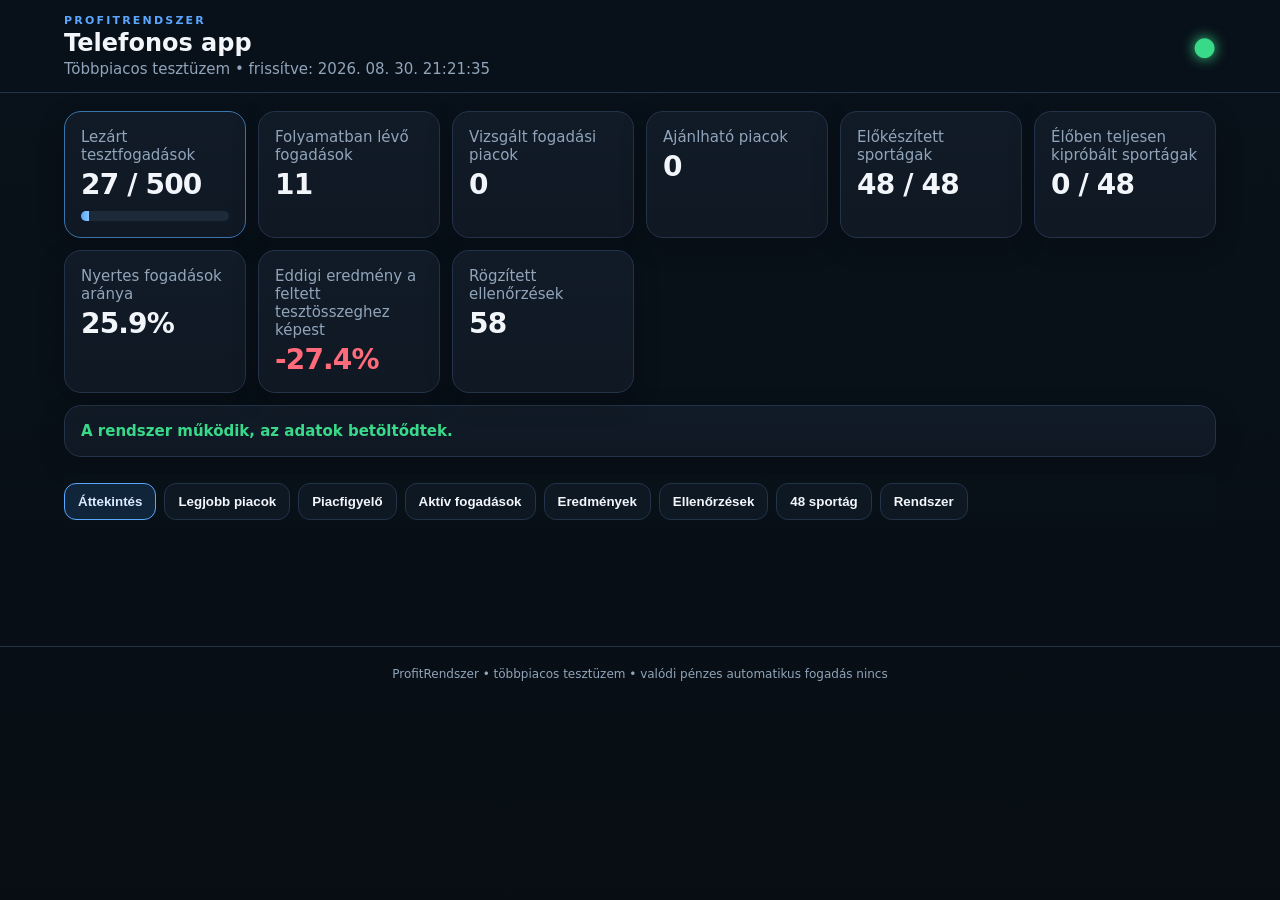
==== mobil.html @ c196c08c "Mobil műszerfal szinkronizálása a többpiacos felülettel" ====
<!doctype html>
<html lang="hu"><head><meta charset="utf-8"><meta name="viewport" content="width=device-width,initial-scale=1,viewport-fit=cover"><meta name="theme-color" content="#0b1017"><meta name="apple-mobile-web-app-capable" content="yes"><meta name="apple-mobile-web-app-status-bar-style" content="black-translucent"><meta name="apple-mobile-web-app-title" content="ProfitRendszer"><title>ProfitRendszer</title><link rel="manifest" href="manifest.webmanifest"><link rel="stylesheet" href="style.css?v=8"></head><body>
<header class="topbar"><div><div class="eyebrow">PROFITRENDSZER</div><h1>Telefonos app</h1><div class="muted">Többpiacos tesztüzem • <span id="frissites">adatok betöltése…</span></div></div><div id="rendszerjelzo" class="statusdot">●</div></header><main>
<section class="hero active" id="attekintes"><div class="grid stats"><div class="card accent"><div class="muted">Lezárt tesztfogadások</div><div class="value" id="minta">0 / 500</div><div class="bar"><i id="bar" style="width:0%"></i></div></div><div class="card"><div class="muted">Folyamatban lévő fogadások</div><div class="value" id="nyitott">0</div></div><div class="card"><div class="muted">Vizsgált fogadási piacok</div><div class="value" id="piacdb">–</div></div><div class="card"><div class="muted">Ajánlható piacok</div><div class="value" id="ajanlhatoDb">–</div></div><div class="card"><div class="muted">Előkészített sportágak</div><div class="value" id="sport48">48 / 48</div></div><div class="card"><div class="muted">Élőben teljesen kipróbált sportágak</div><div class="value" id="sportelo">2 / 48</div></div><div class="card"><div class="muted">Nyertes fogadások aránya</div><div class="value" id="talalat">–</div></div><div class="card"><div class="muted">Eddigi eredmény a feltett tesztösszeghez képest</div><div class="value" id="penz">–</div></div><div class="card"><div class="muted">Rögzített ellenőrzések</div><div class="value" id="meresdb">0</div></div></div><div class="card notice" id="foallapot">Adatok betöltése…</div></section>
<nav class="tabs"><button class="active" data-tab="attekintes">Áttekintés</button><button data-tab="ajanlasok">Legjobb piacok</button><button data-tab="piacok">Piacfigyelő</button><button data-tab="mai">Aktív fogadások</button><button data-tab="eredmeny">Eredmények</button><button data-tab="ido">Ellenőrzések</button><button data-tab="sportok">48 sportág</button><button data-tab="rendszer">Rendszer</button></nav>
<section id="ajanlasok"><div class="sectionhead"><h2>Legjobb fogadási lehetőségek</h2></div><div class="card"><p class="muted">A rendszer nem csak a győztes piacot vizsgálja: hendikep, gól/pont, szöglet, lap, játékos- és más fogadási formák egymással is versenyeznek.</p></div><div id="ajanlasKartyak" class="bets"></div></section>
<section id="piacok"><div class="sectionhead"><h2>Piacfigyelő</h2></div><div class="grid"><div class="card"><div class="muted">Összes vizsgált piac</div><div class="value" id="piacOsszes">–</div></div><div class="card"><div class="muted">Megfelelő adatú piac</div><div class="value" id="piacAdatos">–</div></div><div class="card"><div class="muted">Biztonsági okból kizárt</div><div class="value" id="piacKizart">–</div></div><div class="card"><div class="muted">Ajánlható</div><div class="value ok" id="piacAjanlhato">–</div></div></div><div class="card spaced"><h2>Fogadási formák</h2><div id="piacKategoriak"></div></div><div class="card spaced"><h2>Kizárások és figyelmeztetések</h2><div id="piacHibak"></div></div></section>
<section id="mai"><div class="sectionhead"><h2>Aktív tesztfogadások</h2></div><div id="kartyak" class="bets"></div></section>
<section id="eredmeny"><div class="grid"><div class="card"><div class="muted">Nyertes</div><div class="value ok" id="nyert">0</div></div><div class="card"><div class="muted">Vesztes</div><div class="value bad" id="vesztett">0</div></div><div class="card"><div class="muted">Lezárt</div><div class="value" id="lezart">0</div></div><div class="card"><div class="muted">Még szükséges az 500-hoz</div><div class="value" id="hatra">500</div></div></div><div class="card spaced"><h2>500 fogadásos próba</h2><p class="muted" id="validacio"></p></div><div class="card spaced"><h2>Lezárt tesztfogadások</h2><div id="lezartlista"></div></div></section>
<section id="ido"><div class="card"><h2>Ellenőrzések a kezdés előtt</h2><div class="timeline" id="timeline"></div><p class="muted mini" id="meresosszefoglalo"></p><div id="mereslista"></div></div></section>
<section id="sportok"><div class="card"><h2>48 sportág készültsége</h2><div id="sportosszefoglalo" class="grid"></div><div id="sportlista48"></div></div></section>
<section id="rendszer"><div class="grid"><div class="card"><h2>Rendszer állapota</h2><div class="value ok" id="statusz">BETÖLTÉS</div><p class="muted" id="megjegyzes"></p></div><div class="card"><h2>A próbában már szereplő sportágak</h2><div class="value" id="sportdb">0</div><p class="muted" id="sportlista"></p></div><div class="card"><h2>Adatok ellenőrzése</h2><div class="value" id="integritas">–</div><p class="muted" id="integritasinfo">Ellenőrzés folyamatban.</p></div><div class="card"><h2>Adatok egyezése</h2><div class="value" id="szamlalo">–</div><p class="muted">A két független számlálás összehasonlítása.</p></div><div class="card"><h2>Műszerfal verzió</h2><div class="value ok">8</div><p class="muted">Többpiacos mobil felület.</p></div></div></section></main><footer>ProfitRendszer • többpiacos tesztüzem • valódi pénzes automatikus fogadás nincs</footer><script src="app.js?v=8"></script><script src="markets.js?v=2"></script><script src="ui.js?v=8"></script></body></html>
---- style.css ----
:root{--bg:#081018;--panel:#111b27;--panel2:#0d1620;--line:#233349;--text:#f2f6fb;--muted:#91a4ba;--ok:#39d98a;--bad:#ff6b7a;--accent:#59a7ff;--warn:#ffc861}*{box-sizing:border-box}html{background:var(--bg)}body{margin:0;background:linear-gradient(180deg,#09111a 0,#081018 45%,#070d13 100%);color:var(--text);font:15px system-ui,-apple-system,BlinkMacSystemFont,"Segoe UI",Arial,sans-serif;min-height:100vh}.topbar{position:sticky;top:0;z-index:20;padding:calc(14px + env(safe-area-inset-top)) 5% 14px;background:#09111af2;border-bottom:1px solid var(--line);backdrop-filter:blur(14px);display:flex;justify-content:space-between;gap:20px;align-items:center}.eyebrow{font-size:11px;letter-spacing:.2em;color:var(--accent);font-weight:800}.topbar h1{margin:2px 0 3px;font-size:24px}.statusdot{font-size:26px;color:var(--ok);filter:drop-shadow(0 0 7px currentColor)}main{max-width:1280px;margin:auto;padding:18px 5% 100px}h2,h3{margin-top:0}.muted{color:var(--muted)}.mini{font-size:12px}.grid{display:grid;grid-template-columns:repeat(auto-fit,minmax(180px,1fr));gap:12px}.card,.bet{background:linear-gradient(180deg,var(--panel),#0f1823);border:1px solid var(--line);border-radius:17px;padding:16px;box-shadow:0 8px 28px #0003}.card.accent{border-color:#3b74ad}.value{font-size:28px;font-weight:850;letter-spacing:-.03em;margin-top:4px}.ok{color:var(--ok)}.bad{color:var(--bad)}.warn{color:var(--warn)}.bar{height:10px;background:#1d2a39;border-radius:20px;overflow:hidden;margin-top:10px}.bar i{display:block;height:100%;background:linear-gradient(90deg,var(--accent),#8cc7ff);width:0}.notice{margin-top:12px;font-weight:700}.tabs{position:sticky;top:92px;z-index:10;display:flex;gap:8px;overflow:auto;margin:18px 0;padding:8px 0;background:linear-gradient(180deg,var(--bg) 60%,transparent);scrollbar-width:none}.tabs::-webkit-scrollbar{display:none}button{border:1px solid var(--line);background:#0e1823;color:var(--text);border-radius:12px;padding:10px 13px;white-space:nowrap;cursor:pointer;font-weight:700}button.active{border-color:var(--accent);color:#d9ebff;background:#10243a}section{display:none}section.active{display:block}.sectionhead{display:flex;align-items:end;justify-content:space-between;gap:20px;margin-bottom:12px}.sectionhead h2{margin:0}.bets{display:grid;grid-template-columns:repeat(auto-fit,minmax(290px,1fr));gap:12px}.facts{display:grid;grid-template-columns:repeat(2,minmax(0,1fr));gap:8px}.fact{background:var(--panel2);border:1px solid #1d2a39;border-radius:11px;padding:9px;color:var(--muted)}.fact b{display:block;font-size:16px;color:var(--text);margin-top:2px;overflow-wrap:anywhere}.pill{display:inline-block;padding:4px 8px;border-radius:20px;background:#1a293a;font-size:12px;margin:2px}.rank{float:right;background:var(--accent);color:#07101b;border-radius:20px;padding:5px 10px;font-weight:900}.timeline{display:grid;grid-template-columns:repeat(7,1fr);gap:6px;margin:12px 0}.tp{text-align:center;background:var(--panel2);border:1px solid var(--line);border-radius:10px;padding:10px 3px}.tp.have{border-color:var(--ok);box-shadow:inset 0 0 0 1px #39d98a30}.empty{padding:30px;text-align:center;color:var(--muted)}details{margin:8px 0;background:var(--panel2);border:1px solid #1e2c3c;border-radius:11px;padding:10px}summary{cursor:pointer;font-weight:750}.spaced{margin-top:12px}.sportfilters{display:flex;gap:7px;overflow:auto;margin:14px 0 8px}.sportrow.hidden{display:none}footer{padding:20px 5% calc(20px + env(safe-area-inset-bottom));text-align:center;color:var(--muted);font-size:12px;border-top:1px solid var(--line)}@media(max-width:700px){main{padding-left:14px;padding-right:14px}.topbar{padding-left:14px;padding-right:14px}.topbar h1{font-size:21px}.tabs{top:85px}.value{font-size:24px}.stats{grid-template-columns:repeat(2,minmax(0,1fr))}.timeline{grid-template-columns:repeat(4,1fr)}.facts{grid-template-columns:1fr 1fr}.sectionhead{display:block}.sectionhead .muted{display:block;margin-top:4px}}@media(max-width:390px){.facts{grid-template-columns:1fr}.stats{grid-template-columns:1fr 1fr}.value{font-size:22px}}
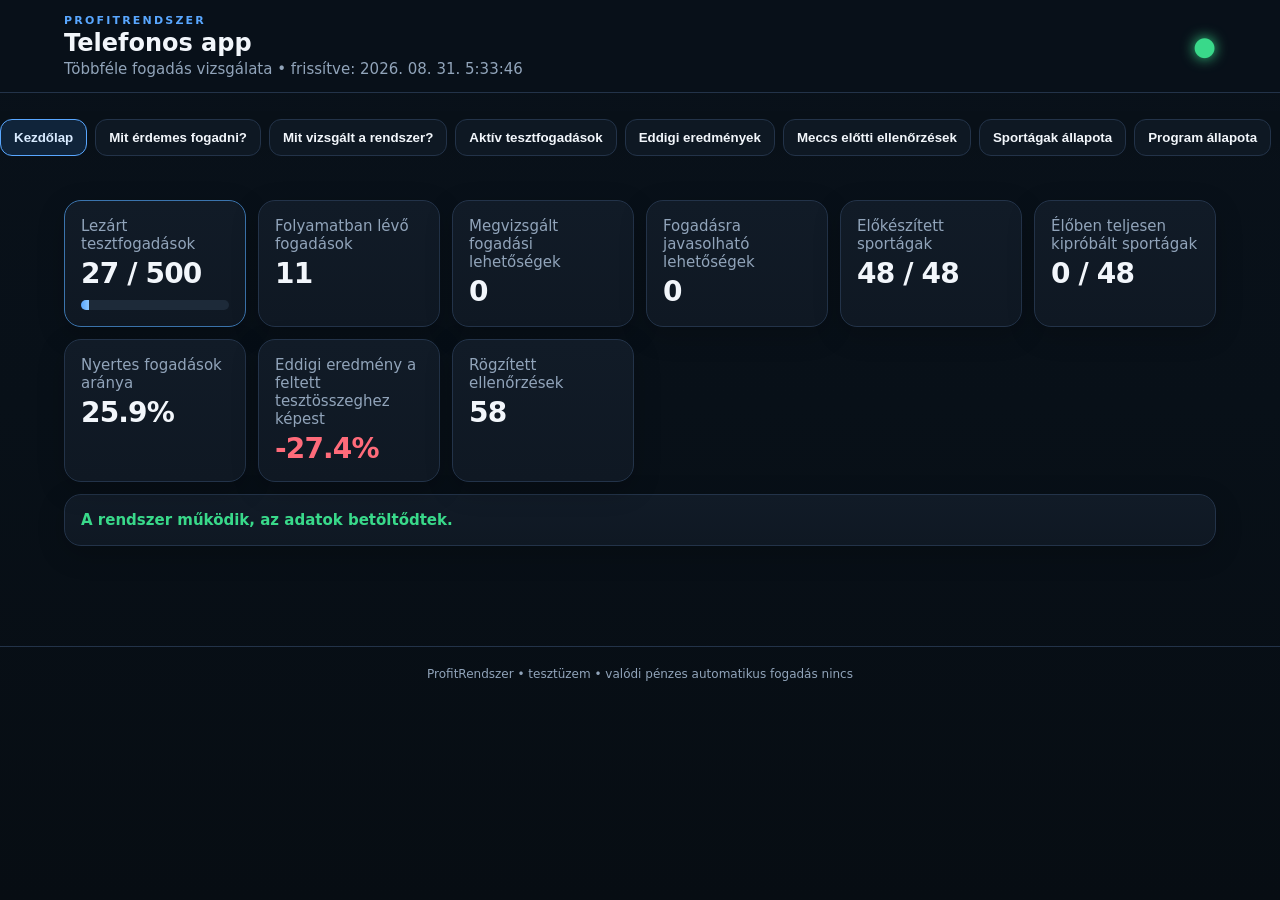
==== commit 7589a785: "Mobil felület közérthető felső menü v9" ====
--- a/mobil.html
+++ b/mobil.html
@@ -1,12 +1,12 @@
 <!doctype html>
-<html lang="hu"><head><meta charset="utf-8"><meta name="viewport" content="width=device-width,initial-scale=1,viewport-fit=cover"><meta name="theme-color" content="#0b1017"><meta name="apple-mobile-web-app-capable" content="yes"><meta name="apple-mobile-web-app-status-bar-style" content="black-translucent"><meta name="apple-mobile-web-app-title" content="ProfitRendszer"><title>ProfitRendszer</title><link rel="manifest" href="manifest.webmanifest"><link rel="stylesheet" href="style.css?v=8"></head><body>
-<header class="topbar"><div><div class="eyebrow">PROFITRENDSZER</div><h1>Telefonos app</h1><div class="muted">Többpiacos tesztüzem • <span id="frissites">adatok betöltése…</span></div></div><div id="rendszerjelzo" class="statusdot">●</div></header><main>
-<section class="hero active" id="attekintes"><div class="grid stats"><div class="card accent"><div class="muted">Lezárt tesztfogadások</div><div class="value" id="minta">0 / 500</div><div class="bar"><i id="bar" style="width:0%"></i></div></div><div class="card"><div class="muted">Folyamatban lévő fogadások</div><div class="value" id="nyitott">0</div></div><div class="card"><div class="muted">Vizsgált fogadási piacok</div><div class="value" id="piacdb">–</div></div><div class="card"><div class="muted">Ajánlható piacok</div><div class="value" id="ajanlhatoDb">–</div></div><div class="card"><div class="muted">Előkészített sportágak</div><div class="value" id="sport48">48 / 48</div></div><div class="card"><div class="muted">Élőben teljesen kipróbált sportágak</div><div class="value" id="sportelo">2 / 48</div></div><div class="card"><div class="muted">Nyertes fogadások aránya</div><div class="value" id="talalat">–</div></div><div class="card"><div class="muted">Eddigi eredmény a feltett tesztösszeghez képest</div><div class="value" id="penz">–</div></div><div class="card"><div class="muted">Rögzített ellenőrzések</div><div class="value" id="meresdb">0</div></div></div><div class="card notice" id="foallapot">Adatok betöltése…</div></section>
-<nav class="tabs"><button class="active" data-tab="attekintes">Áttekintés</button><button data-tab="ajanlasok">Legjobb piacok</button><button data-tab="piacok">Piacfigyelő</button><button data-tab="mai">Aktív fogadások</button><button data-tab="eredmeny">Eredmények</button><button data-tab="ido">Ellenőrzések</button><button data-tab="sportok">48 sportág</button><button data-tab="rendszer">Rendszer</button></nav>
-<section id="ajanlasok"><div class="sectionhead"><h2>Legjobb fogadási lehetőségek</h2></div><div class="card"><p class="muted">A rendszer nem csak a győztes piacot vizsgálja: hendikep, gól/pont, szöglet, lap, játékos- és más fogadási formák egymással is versenyeznek.</p></div><div id="ajanlasKartyak" class="bets"></div></section>
-<section id="piacok"><div class="sectionhead"><h2>Piacfigyelő</h2></div><div class="grid"><div class="card"><div class="muted">Összes vizsgált piac</div><div class="value" id="piacOsszes">–</div></div><div class="card"><div class="muted">Megfelelő adatú piac</div><div class="value" id="piacAdatos">–</div></div><div class="card"><div class="muted">Biztonsági okból kizárt</div><div class="value" id="piacKizart">–</div></div><div class="card"><div class="muted">Ajánlható</div><div class="value ok" id="piacAjanlhato">–</div></div></div><div class="card spaced"><h2>Fogadási formák</h2><div id="piacKategoriak"></div></div><div class="card spaced"><h2>Kizárások és figyelmeztetések</h2><div id="piacHibak"></div></div></section>
+<html lang="hu"><head><meta charset="utf-8"><meta name="viewport" content="width=device-width,initial-scale=1,viewport-fit=cover"><meta name="theme-color" content="#0b1017"><meta name="apple-mobile-web-app-capable" content="yes"><meta name="apple-mobile-web-app-status-bar-style" content="black-translucent"><meta name="apple-mobile-web-app-title" content="ProfitRendszer"><title>ProfitRendszer</title><link rel="manifest" href="manifest.webmanifest"><link rel="stylesheet" href="style.css?v=9"></head><body>
+<header class="topbar"><div><div class="eyebrow">PROFITRENDSZER</div><h1>Telefonos app</h1><div class="muted">Többféle fogadás vizsgálata • <span id="frissites">adatok betöltése…</span></div></div><div id="rendszerjelzo" class="statusdot">●</div></header>
+<nav class="tabs"><button class="active" data-tab="attekintes">Kezdőlap</button><button data-tab="ajanlasok">Mit érdemes fogadni?</button><button data-tab="piacok">Mit vizsgált a rendszer?</button><button data-tab="mai">Aktív tesztfogadások</button><button data-tab="eredmeny">Eddigi eredmények</button><button data-tab="ido">Meccs előtti ellenőrzések</button><button data-tab="sportok">Sportágak állapota</button><button data-tab="rendszer">Program állapota</button></nav><main>
+<section class="hero active" id="attekintes"><div class="grid stats"><div class="card accent"><div class="muted">Lezárt tesztfogadások</div><div class="value" id="minta">0 / 500</div><div class="bar"><i id="bar" style="width:0%"></i></div></div><div class="card"><div class="muted">Folyamatban lévő fogadások</div><div class="value" id="nyitott">0</div></div><div class="card"><div class="muted">Megvizsgált fogadási lehetőségek</div><div class="value" id="piacdb">–</div></div><div class="card"><div class="muted">Fogadásra javasolható lehetőségek</div><div class="value" id="ajanlhatoDb">–</div></div><div class="card"><div class="muted">Előkészített sportágak</div><div class="value" id="sport48">48 / 48</div></div><div class="card"><div class="muted">Élőben teljesen kipróbált sportágak</div><div class="value" id="sportelo">2 / 48</div></div><div class="card"><div class="muted">Nyertes fogadások aránya</div><div class="value" id="talalat">–</div></div><div class="card"><div class="muted">Eddigi eredmény a feltett tesztösszeghez képest</div><div class="value" id="penz">–</div></div><div class="card"><div class="muted">Rögzített ellenőrzések</div><div class="value" id="meresdb">0</div></div></div><div class="card notice" id="foallapot">Adatok betöltése…</div></section>
+<section id="ajanlasok"><div class="sectionhead"><h2>Mit érdemes fogadni?</h2></div><div class="card"><p class="muted">A rendszer nem csak azt nézi, ki nyer. Összehasonlítja a győztest, hendikepet, gól/pont határokat, szögleteket, lapokat, játékosfogadásokat és minden olyan fogadási formát, amelyhez elég megbízható adat van.</p></div><div class="card spaced"><h2>Mit jelent a „fogadás várható értéke”?</h2><p><b>Egyszerűen azt mutatja, hogy a szorzó mennyire kedvező ahhoz képest, amekkora esélyt a rendszer számol.</b></p><p class="muted">Példa: ha egy kimenetelre 2,00 a szorzó, az nagyjából 50%-os piaci esélyt jelent. Ha a rendszer megbízható adatokból 60%-os esélyt számol, akkor a fogadás hosszú távon kedvező lehet. Ez nem azt jelenti, hogy az adott fogadás biztosan nyer; azt jelenti, hogy sok hasonló fogadás esetén elméletileg több pénz jöhet vissza, mint amennyit feltettünk. A pozitív érték ezért fontos, de önmagában nem elég: az adatminőségnek és a modell megbízhatóságának is megfelelőnek kell lennie.</p></div><div id="ajanlasKartyak" class="bets"></div></section>
+<section id="piacok"><div class="sectionhead"><h2>Mit vizsgált a rendszer?</h2></div><div class="grid"><div class="card"><div class="muted">Összes megvizsgált lehetőség</div><div class="value" id="piacOsszes">–</div></div><div class="card"><div class="muted">Van hozzá elég adat</div><div class="value" id="piacAdatos">–</div></div><div class="card"><div class="muted">Biztonsági okból kihagyva</div><div class="value" id="piacKizart">–</div></div><div class="card"><div class="muted">Fogadásra javasolható</div><div class="value ok" id="piacAjanlhato">–</div></div></div><div class="card spaced"><h2>Megvizsgált fogadási fajták</h2><div id="piacKategoriak"></div></div><div class="card spaced"><h2>Miért maradt ki valami?</h2><div id="piacHibak"></div></div></section>
 <section id="mai"><div class="sectionhead"><h2>Aktív tesztfogadások</h2></div><div id="kartyak" class="bets"></div></section>
 <section id="eredmeny"><div class="grid"><div class="card"><div class="muted">Nyertes</div><div class="value ok" id="nyert">0</div></div><div class="card"><div class="muted">Vesztes</div><div class="value bad" id="vesztett">0</div></div><div class="card"><div class="muted">Lezárt</div><div class="value" id="lezart">0</div></div><div class="card"><div class="muted">Még szükséges az 500-hoz</div><div class="value" id="hatra">500</div></div></div><div class="card spaced"><h2>500 fogadásos próba</h2><p class="muted" id="validacio"></p></div><div class="card spaced"><h2>Lezárt tesztfogadások</h2><div id="lezartlista"></div></div></section>
-<section id="ido"><div class="card"><h2>Ellenőrzések a kezdés előtt</h2><div class="timeline" id="timeline"></div><p class="muted mini" id="meresosszefoglalo"></p><div id="mereslista"></div></div></section>
-<section id="sportok"><div class="card"><h2>48 sportág készültsége</h2><div id="sportosszefoglalo" class="grid"></div><div id="sportlista48"></div></div></section>
-<section id="rendszer"><div class="grid"><div class="card"><h2>Rendszer állapota</h2><div class="value ok" id="statusz">BETÖLTÉS</div><p class="muted" id="megjegyzes"></p></div><div class="card"><h2>A próbában már szereplő sportágak</h2><div class="value" id="sportdb">0</div><p class="muted" id="sportlista"></p></div><div class="card"><h2>Adatok ellenőrzése</h2><div class="value" id="integritas">–</div><p class="muted" id="integritasinfo">Ellenőrzés folyamatban.</p></div><div class="card"><h2>Adatok egyezése</h2><div class="value" id="szamlalo">–</div><p class="muted">A két független számlálás összehasonlítása.</p></div><div class="card"><h2>Műszerfal verzió</h2><div class="value ok">8</div><p class="muted">Többpiacos mobil felület.</p></div></div></section></main><footer>ProfitRendszer • többpiacos tesztüzem • valódi pénzes automatikus fogadás nincs</footer><script src="app.js?v=8"></script><script src="markets.js?v=2"></script><script src="ui.js?v=8"></script></body></html>+<section id="ido"><div class="card"><h2>Meccs előtti ellenőrzések</h2><div class="timeline" id="timeline"></div><p class="muted mini" id="meresosszefoglalo"></p><div id="mereslista"></div></div></section>
+<section id="sportok"><div class="card"><h2>Sportágak állapota</h2><div id="sportosszefoglalo" class="grid"></div><div id="sportlista48"></div></div></section>
+<section id="rendszer"><div class="grid"><div class="card"><h2>Program állapota</h2><div class="value ok" id="statusz">BETÖLTÉS</div><p class="muted" id="megjegyzes"></p></div><div class="card"><h2>A próbában már szereplő sportágak</h2><div class="value" id="sportdb">0</div><p class="muted" id="sportlista"></p></div><div class="card"><h2>Adatok ellenőrzése</h2><div class="value" id="integritas">–</div><p class="muted" id="integritasinfo">Ellenőrzés folyamatban.</p></div><div class="card"><h2>Adatok egyezése</h2><div class="value" id="szamlalo">–</div><p class="muted">A két független számlálás összehasonlítása.</p></div><div class="card"><h2>Műszerfal verzió</h2><div class="value ok">9</div><p class="muted">Közérthetőbb, felső menüs mobil felület.</p></div></div></section></main><footer>ProfitRendszer • tesztüzem • valódi pénzes automatikus fogadás nincs</footer><script src="app.js?v=9"></script><script src="markets.js?v=2"></script><script src="ui.js?v=9"></script></body></html>
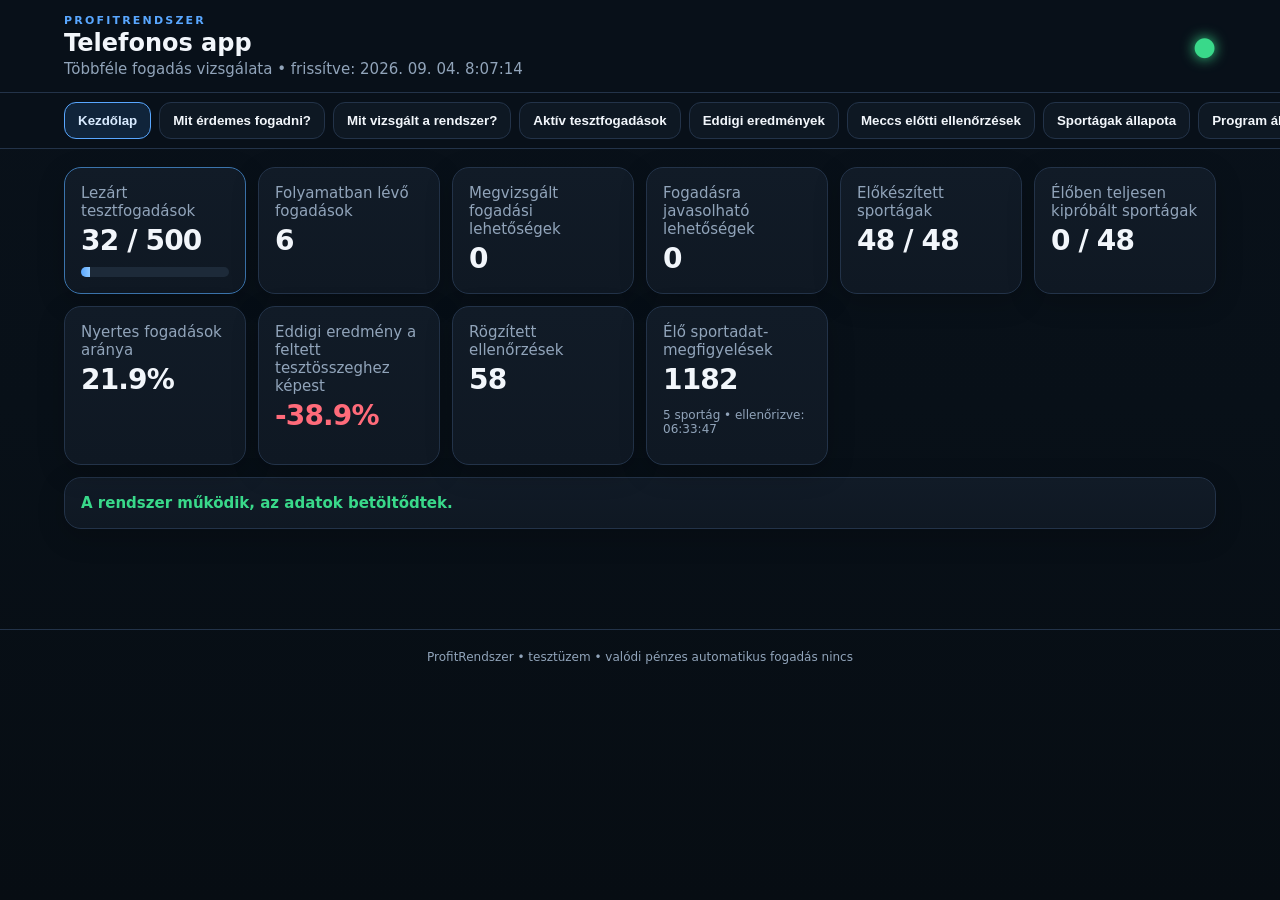
==== commit 775a62fd: "Telefonos alkalmazás élő adat kijelzésének aktiválása" ====
--- a/mobil.html
+++ b/mobil.html
@@ -9,4 +9,4 @@
 <section id="eredmeny"><div class="grid"><div class="card"><div class="muted">Nyertes</div><div class="value ok" id="nyert">0</div></div><div class="card"><div class="muted">Vesztes</div><div class="value bad" id="vesztett">0</div></div><div class="card"><div class="muted">Lezárt</div><div class="value" id="lezart">0</div></div><div class="card"><div class="muted">Még szükséges az 500-hoz</div><div class="value" id="hatra">500</div></div></div><div class="card spaced"><h2>500 fogadásos próba</h2><p class="muted" id="validacio"></p></div><div class="card spaced"><h2>Lezárt tesztfogadások</h2><div id="lezartlista"></div></div></section>
 <section id="ido"><div class="card"><h2>Meccs előtti ellenőrzések</h2><div class="timeline" id="timeline"></div><p class="muted mini" id="meresosszefoglalo"></p><div id="mereslista"></div></div></section>
 <section id="sportok"><div class="card"><h2>Sportágak állapota</h2><div id="sportosszefoglalo" class="grid"></div><div id="sportlista48"></div></div></section>
-<section id="rendszer"><div class="grid"><div class="card"><h2>Program állapota</h2><div class="value ok" id="statusz">BETÖLTÉS</div><p class="muted" id="megjegyzes"></p></div><div class="card"><h2>A próbában már szereplő sportágak</h2><div class="value" id="sportdb">0</div><p class="muted" id="sportlista"></p></div><div class="card"><h2>Adatok ellenőrzése</h2><div class="value" id="integritas">–</div><p class="muted" id="integritasinfo">Ellenőrzés folyamatban.</p></div><div class="card"><h2>Adatok egyezése</h2><div class="value" id="szamlalo">–</div><p class="muted">A két független számlálás összehasonlítása.</p></div><div class="card"><h2>Műszerfal verzió</h2><div class="value ok">9</div><p class="muted">Közérthetőbb, felső menüs mobil felület.</p></div></div></section></main><footer>ProfitRendszer • tesztüzem • valódi pénzes automatikus fogadás nincs</footer><script src="app.js?v=9"></script><script src="markets.js?v=2"></script><script src="ui.js?v=9"></script></body></html>+<section id="rendszer"><div class="grid"><div class="card"><h2>Program állapota</h2><div class="value ok" id="statusz">BETÖLTÉS</div><p class="muted" id="megjegyzes"></p></div><div class="card"><h2>A próbában már szereplő sportágak</h2><div class="value" id="sportdb">0</div><p class="muted" id="sportlista"></p></div><div class="card"><h2>Adatok ellenőrzése</h2><div class="value" id="integritas">–</div><p class="muted" id="integritasinfo">Ellenőrzés folyamatban.</p></div><div class="card"><h2>Adatok egyezése</h2><div class="value" id="szamlalo">–</div><p class="muted">A két független számlálás összehasonlítása.</p></div><div class="card"><h2>Műszerfal verzió</h2><div class="value ok">10</div><p class="muted">Élő sportadat-számlálóval és percenkénti frissítéssel.</p></div></div></section></main><footer>ProfitRendszer • tesztüzem • valódi pénzes automatikus fogadás nincs</footer><script src="app.js?v=9"></script><script src="markets.js?v=2"></script><script src="ui.js?v=10"></script></body></html>
--- a/style.css
+++ b/style.css
@@ -1 +1 @@
-:root{--bg:#081018;--panel:#111b27;--panel2:#0d1620;--line:#233349;--text:#f2f6fb;--muted:#91a4ba;--ok:#39d98a;--bad:#ff6b7a;--accent:#59a7ff;--warn:#ffc861}*{box-sizing:border-box}html{background:var(--bg)}body{margin:0;background:linear-gradient(180deg,#09111a 0,#081018 45%,#070d13 100%);color:var(--text);font:15px system-ui,-apple-system,BlinkMacSystemFont,"Segoe UI",Arial,sans-serif;min-height:100vh}.topbar{position:sticky;top:0;z-index:20;padding:calc(14px + env(safe-area-inset-top)) 5% 14px;background:#09111af2;border-bottom:1px solid var(--line);backdrop-filter:blur(14px);display:flex;justify-content:space-between;gap:20px;align-items:center}.eyebrow{font-size:11px;letter-spacing:.2em;color:var(--accent);font-weight:800}.topbar h1{margin:2px 0 3px;font-size:24px}.statusdot{font-size:26px;color:var(--ok);filter:drop-shadow(0 0 7px currentColor)}main{max-width:1280px;margin:auto;padding:18px 5% 100px}h2,h3{margin-top:0}.muted{color:var(--muted)}.mini{font-size:12px}.grid{display:grid;grid-template-columns:repeat(auto-fit,minmax(180px,1fr));gap:12px}.card,.bet{background:linear-gradient(180deg,var(--panel),#0f1823);border:1px solid var(--line);border-radius:17px;padding:16px;box-shadow:0 8px 28px #0003}.card.accent{border-color:#3b74ad}.value{font-size:28px;font-weight:850;letter-spacing:-.03em;margin-top:4px}.ok{color:var(--ok)}.bad{color:var(--bad)}.warn{color:var(--warn)}.bar{height:10px;background:#1d2a39;border-radius:20px;overflow:hidden;margin-top:10px}.bar i{display:block;height:100%;background:linear-gradient(90deg,var(--accent),#8cc7ff);width:0}.notice{margin-top:12px;font-weight:700}.tabs{position:sticky;top:92px;z-index:10;display:flex;gap:8px;overflow:auto;margin:18px 0;padding:8px 0;background:linear-gradient(180deg,var(--bg) 60%,transparent);scrollbar-width:none}.tabs::-webkit-scrollbar{display:none}button{border:1px solid var(--line);background:#0e1823;color:var(--text);border-radius:12px;padding:10px 13px;white-space:nowrap;cursor:pointer;font-weight:700}button.active{border-color:var(--accent);color:#d9ebff;background:#10243a}section{display:none}section.active{display:block}.sectionhead{display:flex;align-items:end;justify-content:space-between;gap:20px;margin-bottom:12px}.sectionhead h2{margin:0}.bets{display:grid;grid-template-columns:repeat(auto-fit,minmax(290px,1fr));gap:12px}.facts{display:grid;grid-template-columns:repeat(2,minmax(0,1fr));gap:8px}.fact{background:var(--panel2);border:1px solid #1d2a39;border-radius:11px;padding:9px;color:var(--muted)}.fact b{display:block;font-size:16px;color:var(--text);margin-top:2px;overflow-wrap:anywhere}.pill{display:inline-block;padding:4px 8px;border-radius:20px;background:#1a293a;font-size:12px;margin:2px}.rank{float:right;background:var(--accent);color:#07101b;border-radius:20px;padding:5px 10px;font-weight:900}.timeline{display:grid;grid-template-columns:repeat(7,1fr);gap:6px;margin:12px 0}.tp{text-align:center;background:var(--panel2);border:1px solid var(--line);border-radius:10px;padding:10px 3px}.tp.have{border-color:var(--ok);box-shadow:inset 0 0 0 1px #39d98a30}.empty{padding:30px;text-align:center;color:var(--muted)}details{margin:8px 0;background:var(--panel2);border:1px solid #1e2c3c;border-radius:11px;padding:10px}summary{cursor:pointer;font-weight:750}.spaced{margin-top:12px}.sportfilters{display:flex;gap:7px;overflow:auto;margin:14px 0 8px}.sportrow.hidden{display:none}footer{padding:20px 5% calc(20px + env(safe-area-inset-bottom));text-align:center;color:var(--muted);font-size:12px;border-top:1px solid var(--line)}@media(max-width:700px){main{padding-left:14px;padding-right:14px}.topbar{padding-left:14px;padding-right:14px}.topbar h1{font-size:21px}.tabs{top:85px}.value{font-size:24px}.stats{grid-template-columns:repeat(2,minmax(0,1fr))}.timeline{grid-template-columns:repeat(4,1fr)}.facts{grid-template-columns:1fr 1fr}.sectionhead{display:block}.sectionhead .muted{display:block;margin-top:4px}}@media(max-width:390px){.facts{grid-template-columns:1fr}.stats{grid-template-columns:1fr 1fr}.value{font-size:22px}}+:root{--bg:#081018;--panel:#111b27;--panel2:#0d1620;--line:#233349;--text:#f2f6fb;--muted:#91a4ba;--ok:#39d98a;--bad:#ff6b7a;--accent:#59a7ff;--warn:#ffc861}*{box-sizing:border-box}html{background:var(--bg)}body{margin:0;background:linear-gradient(180deg,#09111a 0,#081018 45%,#070d13 100%);color:var(--text);font:15px system-ui,-apple-system,BlinkMacSystemFont,"Segoe UI",Arial,sans-serif;min-height:100vh}.topbar{position:sticky;top:0;z-index:20;padding:calc(14px + env(safe-area-inset-top)) 5% 14px;background:#09111af2;border-bottom:1px solid var(--line);backdrop-filter:blur(14px);display:flex;justify-content:space-between;gap:20px;align-items:center}.eyebrow{font-size:11px;letter-spacing:.2em;color:var(--accent);font-weight:800}.topbar h1{margin:2px 0 3px;font-size:24px}.statusdot{font-size:26px;color:var(--ok);filter:drop-shadow(0 0 7px currentColor)}.tabs{position:sticky;top:82px;z-index:19;display:flex;gap:8px;overflow:auto;margin:0;padding:9px 5%;background:#09111af7;border-bottom:1px solid var(--line);backdrop-filter:blur(14px);scrollbar-width:none}.tabs::-webkit-scrollbar{display:none}main{max-width:1280px;margin:auto;padding:18px 5% 100px}h2,h3{margin-top:0}.muted{color:var(--muted)}.mini{font-size:12px}.grid{display:grid;grid-template-columns:repeat(auto-fit,minmax(180px,1fr));gap:12px}.card,.bet{background:linear-gradient(180deg,var(--panel),#0f1823);border:1px solid var(--line);border-radius:17px;padding:16px;box-shadow:0 8px 28px #0003}.card.accent{border-color:#3b74ad}.value{font-size:28px;font-weight:850;letter-spacing:-.03em;margin-top:4px}.ok{color:var(--ok)}.bad{color:var(--bad)}.warn{color:var(--warn)}.bar{height:10px;background:#1d2a39;border-radius:20px;overflow:hidden;margin-top:10px}.bar i{display:block;height:100%;background:linear-gradient(90deg,var(--accent),#8cc7ff);width:0}.notice{margin-top:12px;font-weight:700}button{border:1px solid var(--line);background:#0e1823;color:var(--text);border-radius:12px;padding:10px 13px;white-space:nowrap;cursor:pointer;font-weight:700}button.active{border-color:var(--accent);color:#d9ebff;background:#10243a}section{display:none}section.active{display:block}.sectionhead{display:flex;align-items:end;justify-content:space-between;gap:20px;margin-bottom:12px}.sectionhead h2{margin:0}.bets{display:grid;grid-template-columns:repeat(auto-fit,minmax(290px,1fr));gap:12px}.facts{display:grid;grid-template-columns:repeat(2,minmax(0,1fr));gap:8px}.fact{background:var(--panel2);border:1px solid #1d2a39;border-radius:11px;padding:9px;color:var(--muted)}.fact b{display:block;font-size:16px;color:var(--text);margin-top:2px;overflow-wrap:anywhere}.pill{display:inline-block;padding:4px 8px;border-radius:20px;background:#1a293a;font-size:12px;margin:2px}.rank{float:right;background:var(--accent);color:#07101b;border-radius:20px;padding:5px 10px;font-weight:900}.timeline{display:grid;grid-template-columns:repeat(7,1fr);gap:6px;margin:12px 0}.tp{text-align:center;background:var(--panel2);border:1px solid var(--line);border-radius:10px;padding:10px 3px}.tp.have{border-color:var(--ok);box-shadow:inset 0 0 0 1px #39d98a30}.empty{padding:30px;text-align:center;color:var(--muted)}details{margin:8px 0;background:var(--panel2);border:1px solid #1e2c3c;border-radius:11px;padding:10px}summary{cursor:pointer;font-weight:750}.spaced{margin-top:12px}.sportfilters{display:flex;gap:7px;overflow:auto;margin:14px 0 8px}.sportrow.hidden{display:none}footer{padding:20px 5% calc(20px + env(safe-area-inset-bottom));text-align:center;color:var(--muted);font-size:12px;border-top:1px solid var(--line)}@media(max-width:700px){main{padding-left:14px;padding-right:14px}.topbar{padding-left:14px;padding-right:14px}.topbar h1{font-size:21px}.tabs{top:78px;padding-left:14px;padding-right:14px}.value{font-size:24px}.stats{grid-template-columns:repeat(2,minmax(0,1fr))}.timeline{grid-template-columns:repeat(4,1fr)}.facts{grid-template-columns:1fr 1fr}.sectionhead{display:block}.sectionhead .muted{display:block;margin-top:4px}}@media(max-width:390px){.facts{grid-template-columns:1fr}.stats{grid-template-columns:1fr 1fr}.value{font-size:22px}}
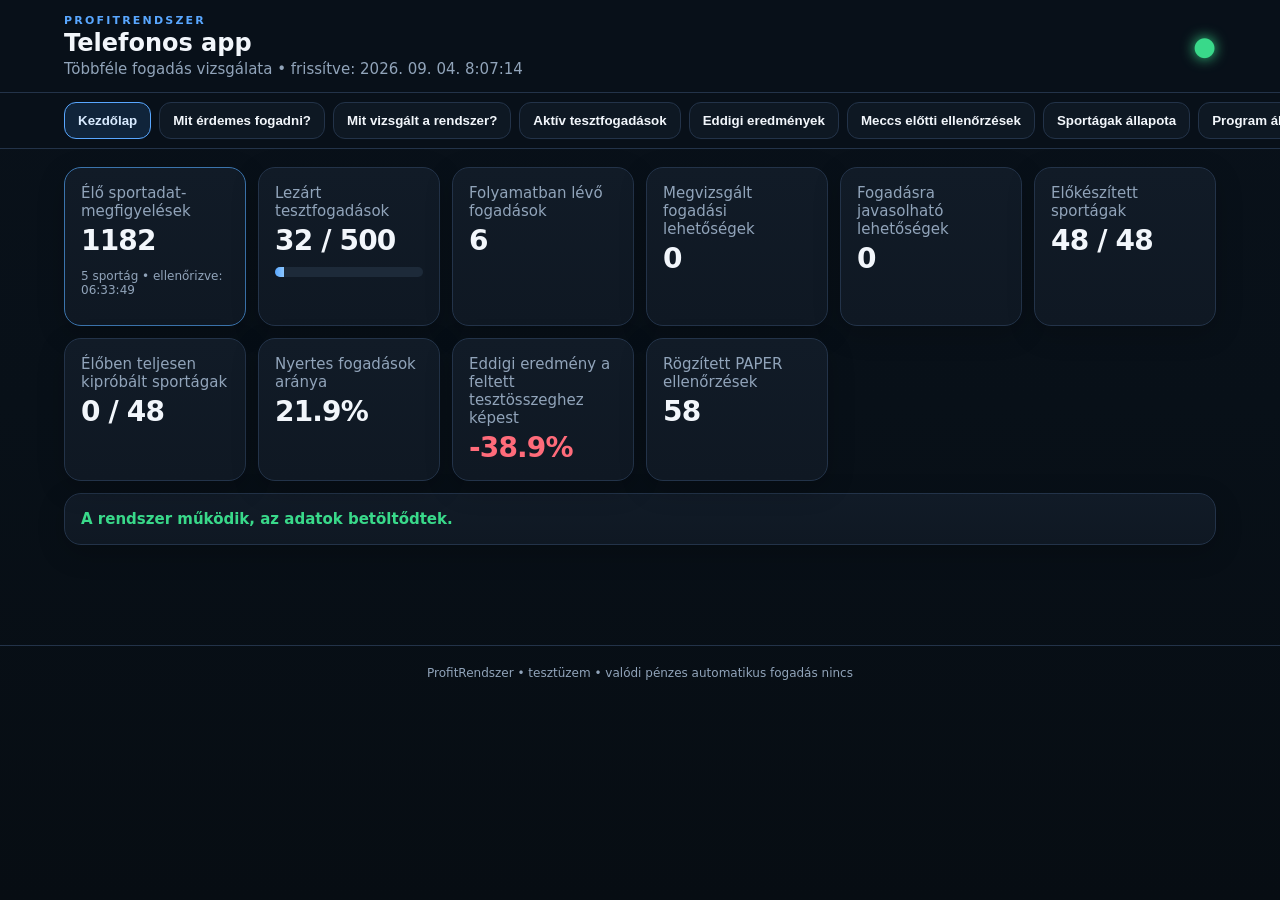
==== commit 8871a475: "Élő adat számláló kiemelése a kezdőlapon" ====
--- a/mobil.html
+++ b/mobil.html
@@ -2,11 +2,11 @@
 <html lang="hu"><head><meta charset="utf-8"><meta name="viewport" content="width=device-width,initial-scale=1,viewport-fit=cover"><meta name="theme-color" content="#0b1017"><meta name="apple-mobile-web-app-capable" content="yes"><meta name="apple-mobile-web-app-status-bar-style" content="black-translucent"><meta name="apple-mobile-web-app-title" content="ProfitRendszer"><title>ProfitRendszer</title><link rel="manifest" href="manifest.webmanifest"><link rel="stylesheet" href="style.css?v=9"></head><body>
 <header class="topbar"><div><div class="eyebrow">PROFITRENDSZER</div><h1>Telefonos app</h1><div class="muted">Többféle fogadás vizsgálata • <span id="frissites">adatok betöltése…</span></div></div><div id="rendszerjelzo" class="statusdot">●</div></header>
 <nav class="tabs"><button class="active" data-tab="attekintes">Kezdőlap</button><button data-tab="ajanlasok">Mit érdemes fogadni?</button><button data-tab="piacok">Mit vizsgált a rendszer?</button><button data-tab="mai">Aktív tesztfogadások</button><button data-tab="eredmeny">Eddigi eredmények</button><button data-tab="ido">Meccs előtti ellenőrzések</button><button data-tab="sportok">Sportágak állapota</button><button data-tab="rendszer">Program állapota</button></nav><main>
-<section class="hero active" id="attekintes"><div class="grid stats"><div class="card accent"><div class="muted">Lezárt tesztfogadások</div><div class="value" id="minta">0 / 500</div><div class="bar"><i id="bar" style="width:0%"></i></div></div><div class="card"><div class="muted">Folyamatban lévő fogadások</div><div class="value" id="nyitott">0</div></div><div class="card"><div class="muted">Megvizsgált fogadási lehetőségek</div><div class="value" id="piacdb">–</div></div><div class="card"><div class="muted">Fogadásra javasolható lehetőségek</div><div class="value" id="ajanlhatoDb">–</div></div><div class="card"><div class="muted">Előkészített sportágak</div><div class="value" id="sport48">48 / 48</div></div><div class="card"><div class="muted">Élőben teljesen kipróbált sportágak</div><div class="value" id="sportelo">2 / 48</div></div><div class="card"><div class="muted">Nyertes fogadások aránya</div><div class="value" id="talalat">–</div></div><div class="card"><div class="muted">Eddigi eredmény a feltett tesztösszeghez képest</div><div class="value" id="penz">–</div></div><div class="card"><div class="muted">Rögzített ellenőrzések</div><div class="value" id="meresdb">0</div></div></div><div class="card notice" id="foallapot">Adatok betöltése…</div></section>
+<section class="hero active" id="attekintes"><div class="grid stats"><div class="card accent"><div class="muted">Élő sportadat-megfigyelések</div><div class="value" id="eloadatdb">–</div><p class="muted mini" id="eloadatido">élő adatok betöltése…</p></div><div class="card"><div class="muted">Lezárt tesztfogadások</div><div class="value" id="minta">0 / 500</div><div class="bar"><i id="bar" style="width:0%"></i></div></div><div class="card"><div class="muted">Folyamatban lévő fogadások</div><div class="value" id="nyitott">0</div></div><div class="card"><div class="muted">Megvizsgált fogadási lehetőségek</div><div class="value" id="piacdb">–</div></div><div class="card"><div class="muted">Fogadásra javasolható lehetőségek</div><div class="value" id="ajanlhatoDb">–</div></div><div class="card"><div class="muted">Előkészített sportágak</div><div class="value" id="sport48">48 / 48</div></div><div class="card"><div class="muted">Élőben teljesen kipróbált sportágak</div><div class="value" id="sportelo">0 / 48</div></div><div class="card"><div class="muted">Nyertes fogadások aránya</div><div class="value" id="talalat">–</div></div><div class="card"><div class="muted">Eddigi eredmény a feltett tesztösszeghez képest</div><div class="value" id="penz">–</div></div><div class="card"><div class="muted">Rögzített PAPER ellenőrzések</div><div class="value" id="meresdb">0</div></div></div><div class="card notice" id="foallapot">Adatok betöltése…</div></section>
 <section id="ajanlasok"><div class="sectionhead"><h2>Mit érdemes fogadni?</h2></div><div class="card"><p class="muted">A rendszer nem csak azt nézi, ki nyer. Összehasonlítja a győztest, hendikepet, gól/pont határokat, szögleteket, lapokat, játékosfogadásokat és minden olyan fogadási formát, amelyhez elég megbízható adat van.</p></div><div class="card spaced"><h2>Mit jelent a „fogadás várható értéke”?</h2><p><b>Egyszerűen azt mutatja, hogy a szorzó mennyire kedvező ahhoz képest, amekkora esélyt a rendszer számol.</b></p><p class="muted">Példa: ha egy kimenetelre 2,00 a szorzó, az nagyjából 50%-os piaci esélyt jelent. Ha a rendszer megbízható adatokból 60%-os esélyt számol, akkor a fogadás hosszú távon kedvező lehet. Ez nem azt jelenti, hogy az adott fogadás biztosan nyer; azt jelenti, hogy sok hasonló fogadás esetén elméletileg több pénz jöhet vissza, mint amennyit feltettünk. A pozitív érték ezért fontos, de önmagában nem elég: az adatminőségnek és a modell megbízhatóságának is megfelelőnek kell lennie.</p></div><div id="ajanlasKartyak" class="bets"></div></section>
 <section id="piacok"><div class="sectionhead"><h2>Mit vizsgált a rendszer?</h2></div><div class="grid"><div class="card"><div class="muted">Összes megvizsgált lehetőség</div><div class="value" id="piacOsszes">–</div></div><div class="card"><div class="muted">Van hozzá elég adat</div><div class="value" id="piacAdatos">–</div></div><div class="card"><div class="muted">Biztonsági okból kihagyva</div><div class="value" id="piacKizart">–</div></div><div class="card"><div class="muted">Fogadásra javasolható</div><div class="value ok" id="piacAjanlhato">–</div></div></div><div class="card spaced"><h2>Megvizsgált fogadási fajták</h2><div id="piacKategoriak"></div></div><div class="card spaced"><h2>Miért maradt ki valami?</h2><div id="piacHibak"></div></div></section>
 <section id="mai"><div class="sectionhead"><h2>Aktív tesztfogadások</h2></div><div id="kartyak" class="bets"></div></section>
 <section id="eredmeny"><div class="grid"><div class="card"><div class="muted">Nyertes</div><div class="value ok" id="nyert">0</div></div><div class="card"><div class="muted">Vesztes</div><div class="value bad" id="vesztett">0</div></div><div class="card"><div class="muted">Lezárt</div><div class="value" id="lezart">0</div></div><div class="card"><div class="muted">Még szükséges az 500-hoz</div><div class="value" id="hatra">500</div></div></div><div class="card spaced"><h2>500 fogadásos próba</h2><p class="muted" id="validacio"></p></div><div class="card spaced"><h2>Lezárt tesztfogadások</h2><div id="lezartlista"></div></div></section>
 <section id="ido"><div class="card"><h2>Meccs előtti ellenőrzések</h2><div class="timeline" id="timeline"></div><p class="muted mini" id="meresosszefoglalo"></p><div id="mereslista"></div></div></section>
 <section id="sportok"><div class="card"><h2>Sportágak állapota</h2><div id="sportosszefoglalo" class="grid"></div><div id="sportlista48"></div></div></section>
-<section id="rendszer"><div class="grid"><div class="card"><h2>Program állapota</h2><div class="value ok" id="statusz">BETÖLTÉS</div><p class="muted" id="megjegyzes"></p></div><div class="card"><h2>A próbában már szereplő sportágak</h2><div class="value" id="sportdb">0</div><p class="muted" id="sportlista"></p></div><div class="card"><h2>Adatok ellenőrzése</h2><div class="value" id="integritas">–</div><p class="muted" id="integritasinfo">Ellenőrzés folyamatban.</p></div><div class="card"><h2>Adatok egyezése</h2><div class="value" id="szamlalo">–</div><p class="muted">A két független számlálás összehasonlítása.</p></div><div class="card"><h2>Műszerfal verzió</h2><div class="value ok">10</div><p class="muted">Élő sportadat-számlálóval és percenkénti frissítéssel.</p></div></div></section></main><footer>ProfitRendszer • tesztüzem • valódi pénzes automatikus fogadás nincs</footer><script src="app.js?v=9"></script><script src="markets.js?v=2"></script><script src="ui.js?v=10"></script></body></html>+<section id="rendszer"><div class="grid"><div class="card"><h2>Program állapota</h2><div class="value ok" id="statusz">BETÖLTÉS</div><p class="muted" id="megjegyzes"></p></div><div class="card"><h2>A próbában már szereplő sportágak</h2><div class="value" id="sportdb">0</div><p class="muted" id="sportlista"></p></div><div class="card"><h2>Adatok ellenőrzése</h2><div class="value" id="integritas">–</div><p class="muted" id="integritasinfo">Ellenőrzés folyamatban.</p></div><div class="card"><h2>Adatok egyezése</h2><div class="value" id="szamlalo">–</div><p class="muted">A két független számlálás összehasonlítása.</p></div><div class="card"><h2>Műszerfal verzió</h2><div class="value ok">11</div><p class="muted">Élő sportadat-számláló kiemelve a kezdőlapon.</p></div></div></section></main><footer>ProfitRendszer • tesztüzem • valódi pénzes automatikus fogadás nincs</footer><script src="app.js?v=9"></script><script src="markets.js?v=2"></script><script src="ui.js?v=11"></script></body></html>
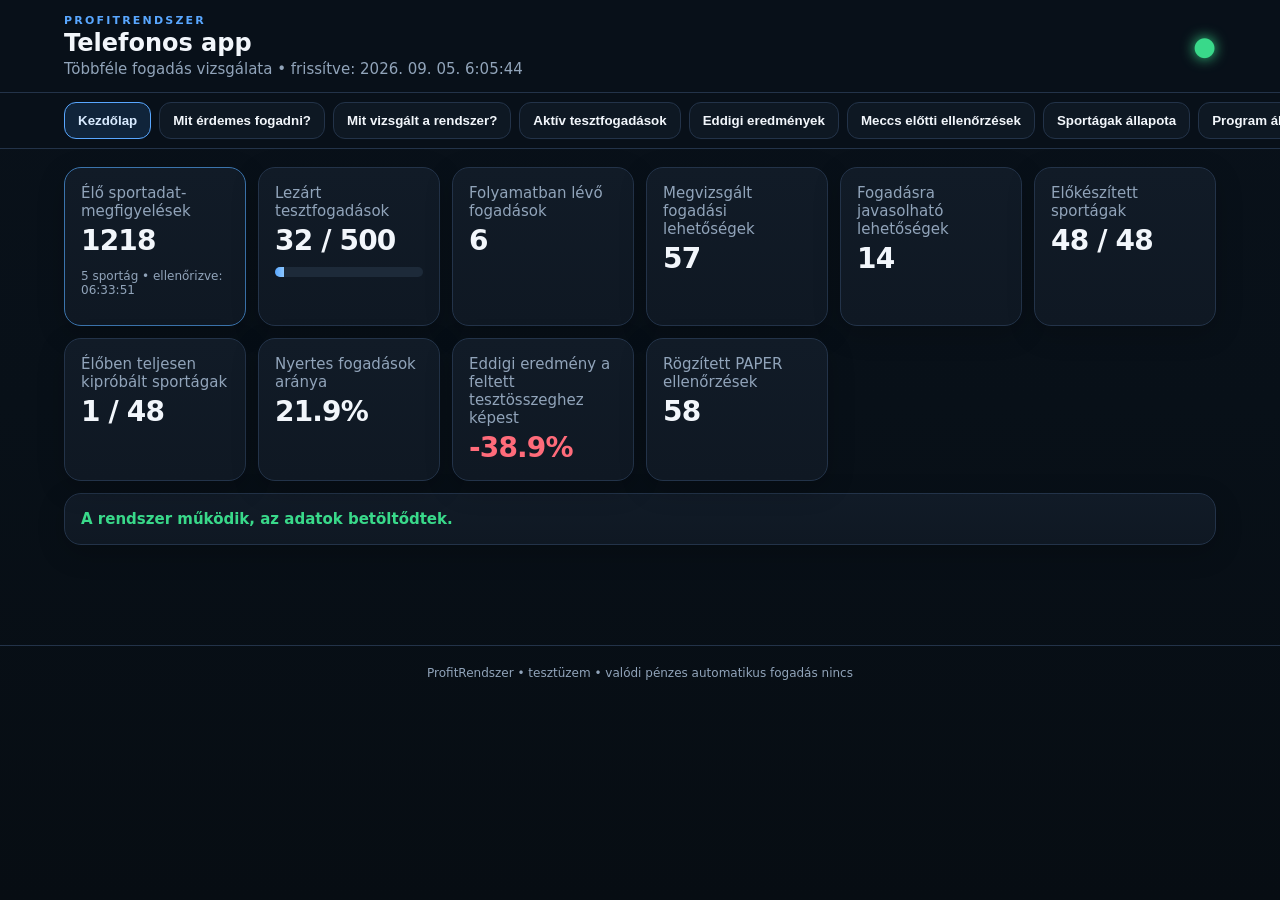
==== commit 6e3af7ed: "Telefonos app v12 öntanulás és kódjelzés" ====
--- a/mobil.html
+++ b/mobil.html
@@ -3,10 +3,10 @@
 <header class="topbar"><div><div class="eyebrow">PROFITRENDSZER</div><h1>Telefonos app</h1><div class="muted">Többféle fogadás vizsgálata • <span id="frissites">adatok betöltése…</span></div></div><div id="rendszerjelzo" class="statusdot">●</div></header>
 <nav class="tabs"><button class="active" data-tab="attekintes">Kezdőlap</button><button data-tab="ajanlasok">Mit érdemes fogadni?</button><button data-tab="piacok">Mit vizsgált a rendszer?</button><button data-tab="mai">Aktív tesztfogadások</button><button data-tab="eredmeny">Eddigi eredmények</button><button data-tab="ido">Meccs előtti ellenőrzések</button><button data-tab="sportok">Sportágak állapota</button><button data-tab="rendszer">Program állapota</button></nav><main>
 <section class="hero active" id="attekintes"><div class="grid stats"><div class="card accent"><div class="muted">Élő sportadat-megfigyelések</div><div class="value" id="eloadatdb">–</div><p class="muted mini" id="eloadatido">élő adatok betöltése…</p></div><div class="card"><div class="muted">Lezárt tesztfogadások</div><div class="value" id="minta">0 / 500</div><div class="bar"><i id="bar" style="width:0%"></i></div></div><div class="card"><div class="muted">Folyamatban lévő fogadások</div><div class="value" id="nyitott">0</div></div><div class="card"><div class="muted">Megvizsgált fogadási lehetőségek</div><div class="value" id="piacdb">–</div></div><div class="card"><div class="muted">Fogadásra javasolható lehetőségek</div><div class="value" id="ajanlhatoDb">–</div></div><div class="card"><div class="muted">Előkészített sportágak</div><div class="value" id="sport48">48 / 48</div></div><div class="card"><div class="muted">Élőben teljesen kipróbált sportágak</div><div class="value" id="sportelo">0 / 48</div></div><div class="card"><div class="muted">Nyertes fogadások aránya</div><div class="value" id="talalat">–</div></div><div class="card"><div class="muted">Eddigi eredmény a feltett tesztösszeghez képest</div><div class="value" id="penz">–</div></div><div class="card"><div class="muted">Rögzített PAPER ellenőrzések</div><div class="value" id="meresdb">0</div></div></div><div class="card notice" id="foallapot">Adatok betöltése…</div></section>
-<section id="ajanlasok"><div class="sectionhead"><h2>Mit érdemes fogadni?</h2></div><div class="card"><p class="muted">A rendszer nem csak azt nézi, ki nyer. Összehasonlítja a győztest, hendikepet, gól/pont határokat, szögleteket, lapokat, játékosfogadásokat és minden olyan fogadási formát, amelyhez elég megbízható adat van.</p></div><div class="card spaced"><h2>Mit jelent a „fogadás várható értéke”?</h2><p><b>Egyszerűen azt mutatja, hogy a szorzó mennyire kedvező ahhoz képest, amekkora esélyt a rendszer számol.</b></p><p class="muted">Példa: ha egy kimenetelre 2,00 a szorzó, az nagyjából 50%-os piaci esélyt jelent. Ha a rendszer megbízható adatokból 60%-os esélyt számol, akkor a fogadás hosszú távon kedvező lehet. Ez nem azt jelenti, hogy az adott fogadás biztosan nyer; azt jelenti, hogy sok hasonló fogadás esetén elméletileg több pénz jöhet vissza, mint amennyit feltettünk. A pozitív érték ezért fontos, de önmagában nem elég: az adatminőségnek és a modell megbízhatóságának is megfelelőnek kell lennie.</p></div><div id="ajanlasKartyak" class="bets"></div></section>
+<section id="ajanlasok"><div class="sectionhead"><h2>Mit érdemes fogadni?</h2></div><div class="card"><p class="muted">A rendszer nem csak azt nézi, ki nyer. Összehasonlítja a győztest, hendikepet, gól/pont határokat, szögleteket, lapokat, játékosfogadásokat és minden olyan fogadási formát, amelyhez elég megbízható adat van.</p></div><div class="card spaced"><h2>Mit jelent a „fogadás várható értéke”?</h2><p><b>Egyszerűen azt mutatja, hogy a szorzó mennyire kedvező ahhoz képest, amekkora esélyt a rendszer számol.</b></p><p class="muted">Példa: ha egy kimenetelre 2,00 a szorzó, az nagyjából 50%-os piaci esélyt jelent. Ha a rendszer megbízható adatokból 60%-os esélyt számol, akkor a fogadás hosszú távon kedvező lehet. Ez nem azt jelenti, hogy az adott fogadás biztosan nyer; azt jelenti, hogy sok hasonló fogadás esetén elméletileg több pénz jöhet vissza, mint amennyit feltettünk. A pozitív érték ezért fontos, de önmagában nem elég: az adatminőségnek és a saját esélybecslés megbízhatóságának is megfelelőnek kell lennie.</p></div><div id="ajanlasKartyak" class="bets"></div></section>
 <section id="piacok"><div class="sectionhead"><h2>Mit vizsgált a rendszer?</h2></div><div class="grid"><div class="card"><div class="muted">Összes megvizsgált lehetőség</div><div class="value" id="piacOsszes">–</div></div><div class="card"><div class="muted">Van hozzá elég adat</div><div class="value" id="piacAdatos">–</div></div><div class="card"><div class="muted">Biztonsági okból kihagyva</div><div class="value" id="piacKizart">–</div></div><div class="card"><div class="muted">Fogadásra javasolható</div><div class="value ok" id="piacAjanlhato">–</div></div></div><div class="card spaced"><h2>Megvizsgált fogadási fajták</h2><div id="piacKategoriak"></div></div><div class="card spaced"><h2>Miért maradt ki valami?</h2><div id="piacHibak"></div></div></section>
 <section id="mai"><div class="sectionhead"><h2>Aktív tesztfogadások</h2></div><div id="kartyak" class="bets"></div></section>
 <section id="eredmeny"><div class="grid"><div class="card"><div class="muted">Nyertes</div><div class="value ok" id="nyert">0</div></div><div class="card"><div class="muted">Vesztes</div><div class="value bad" id="vesztett">0</div></div><div class="card"><div class="muted">Lezárt</div><div class="value" id="lezart">0</div></div><div class="card"><div class="muted">Még szükséges az 500-hoz</div><div class="value" id="hatra">500</div></div></div><div class="card spaced"><h2>500 fogadásos próba</h2><p class="muted" id="validacio"></p></div><div class="card spaced"><h2>Lezárt tesztfogadások</h2><div id="lezartlista"></div></div></section>
 <section id="ido"><div class="card"><h2>Meccs előtti ellenőrzések</h2><div class="timeline" id="timeline"></div><p class="muted mini" id="meresosszefoglalo"></p><div id="mereslista"></div></div></section>
 <section id="sportok"><div class="card"><h2>Sportágak állapota</h2><div id="sportosszefoglalo" class="grid"></div><div id="sportlista48"></div></div></section>
-<section id="rendszer"><div class="grid"><div class="card"><h2>Program állapota</h2><div class="value ok" id="statusz">BETÖLTÉS</div><p class="muted" id="megjegyzes"></p></div><div class="card"><h2>A próbában már szereplő sportágak</h2><div class="value" id="sportdb">0</div><p class="muted" id="sportlista"></p></div><div class="card"><h2>Adatok ellenőrzése</h2><div class="value" id="integritas">–</div><p class="muted" id="integritasinfo">Ellenőrzés folyamatban.</p></div><div class="card"><h2>Adatok egyezése</h2><div class="value" id="szamlalo">–</div><p class="muted">A két független számlálás összehasonlítása.</p></div><div class="card"><h2>Műszerfal verzió</h2><div class="value ok">11</div><p class="muted">Élő sportadat-számláló kiemelve a kezdőlapon.</p></div></div></section></main><footer>ProfitRendszer • tesztüzem • valódi pénzes automatikus fogadás nincs</footer><script src="app.js?v=9"></script><script src="markets.js?v=2"></script><script src="ui.js?v=11"></script></body></html>+<section id="rendszer"><div class="grid"><div class="card"><h2>Program állapota</h2><div class="value ok" id="statusz">BETÖLTÉS</div><p class="muted" id="megjegyzes"></p></div><div class="card"><h2>A próbában már szereplő sportágak</h2><div class="value" id="sportdb">0</div><p class="muted" id="sportlista"></p></div><div class="card"><h2>Adatok ellenőrzése</h2><div class="value" id="integritas">–</div><p class="muted" id="integritasinfo">Ellenőrzés folyamatban.</p></div><div class="card"><h2>Adatok egyezése</h2><div class="value" id="szamlalo">–</div><p class="muted">A két független számlálás összehasonlítása.</p></div><div class="card"><h2>Műszerfal verzió</h2><div class="value ok">12</div><p class="muted">Öntanulás és forráskód-módosítási figyelmeztetés.</p></div></div></section></main><footer>ProfitRendszer • tesztüzem • valódi pénzes automatikus fogadás nincs</footer><script src="app.js?v=9"></script><script src="markets.js?v=2"></script><script src="ui.js?v=12"></script></body></html>
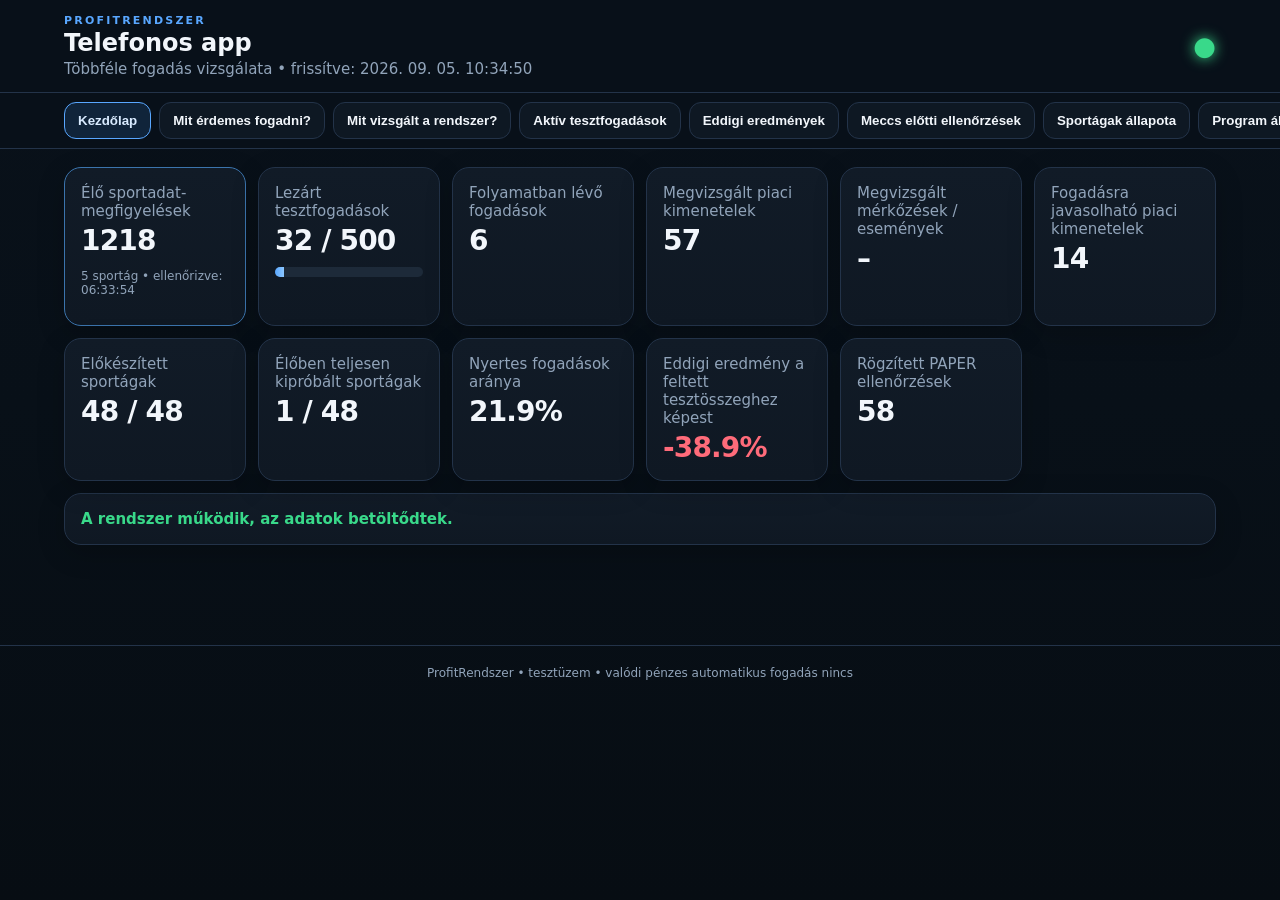
==== commit 1b714f0f: "Műszerfal v13 piaci kimenetel és eseményszámláló" ====
--- a/mobil.html
+++ b/mobil.html
@@ -2,11 +2,11 @@
 <html lang="hu"><head><meta charset="utf-8"><meta name="viewport" content="width=device-width,initial-scale=1,viewport-fit=cover"><meta name="theme-color" content="#0b1017"><meta name="apple-mobile-web-app-capable" content="yes"><meta name="apple-mobile-web-app-status-bar-style" content="black-translucent"><meta name="apple-mobile-web-app-title" content="ProfitRendszer"><title>ProfitRendszer</title><link rel="manifest" href="manifest.webmanifest"><link rel="stylesheet" href="style.css?v=9"></head><body>
 <header class="topbar"><div><div class="eyebrow">PROFITRENDSZER</div><h1>Telefonos app</h1><div class="muted">Többféle fogadás vizsgálata • <span id="frissites">adatok betöltése…</span></div></div><div id="rendszerjelzo" class="statusdot">●</div></header>
 <nav class="tabs"><button class="active" data-tab="attekintes">Kezdőlap</button><button data-tab="ajanlasok">Mit érdemes fogadni?</button><button data-tab="piacok">Mit vizsgált a rendszer?</button><button data-tab="mai">Aktív tesztfogadások</button><button data-tab="eredmeny">Eddigi eredmények</button><button data-tab="ido">Meccs előtti ellenőrzések</button><button data-tab="sportok">Sportágak állapota</button><button data-tab="rendszer">Program állapota</button></nav><main>
-<section class="hero active" id="attekintes"><div class="grid stats"><div class="card accent"><div class="muted">Élő sportadat-megfigyelések</div><div class="value" id="eloadatdb">–</div><p class="muted mini" id="eloadatido">élő adatok betöltése…</p></div><div class="card"><div class="muted">Lezárt tesztfogadások</div><div class="value" id="minta">0 / 500</div><div class="bar"><i id="bar" style="width:0%"></i></div></div><div class="card"><div class="muted">Folyamatban lévő fogadások</div><div class="value" id="nyitott">0</div></div><div class="card"><div class="muted">Megvizsgált fogadási lehetőségek</div><div class="value" id="piacdb">–</div></div><div class="card"><div class="muted">Fogadásra javasolható lehetőségek</div><div class="value" id="ajanlhatoDb">–</div></div><div class="card"><div class="muted">Előkészített sportágak</div><div class="value" id="sport48">48 / 48</div></div><div class="card"><div class="muted">Élőben teljesen kipróbált sportágak</div><div class="value" id="sportelo">0 / 48</div></div><div class="card"><div class="muted">Nyertes fogadások aránya</div><div class="value" id="talalat">–</div></div><div class="card"><div class="muted">Eddigi eredmény a feltett tesztösszeghez képest</div><div class="value" id="penz">–</div></div><div class="card"><div class="muted">Rögzített PAPER ellenőrzések</div><div class="value" id="meresdb">0</div></div></div><div class="card notice" id="foallapot">Adatok betöltése…</div></section>
+<section class="hero active" id="attekintes"><div class="grid stats"><div class="card accent"><div class="muted">Élő sportadat-megfigyelések</div><div class="value" id="eloadatdb">–</div><p class="muted mini" id="eloadatido">élő adatok betöltése…</p></div><div class="card"><div class="muted">Lezárt tesztfogadások</div><div class="value" id="minta">0 / 500</div><div class="bar"><i id="bar" style="width:0%"></i></div></div><div class="card"><div class="muted">Folyamatban lévő fogadások</div><div class="value" id="nyitott">0</div></div><div class="card"><div class="muted">Megvizsgált piaci kimenetelek</div><div class="value" id="piacdb">–</div></div><div class="card"><div class="muted">Megvizsgált mérkőzések / események</div><div class="value" id="esemenydb">–</div></div><div class="card"><div class="muted">Fogadásra javasolható piaci kimenetelek</div><div class="value" id="ajanlhatoDb">–</div></div><div class="card"><div class="muted">Előkészített sportágak</div><div class="value" id="sport48">48 / 48</div></div><div class="card"><div class="muted">Élőben teljesen kipróbált sportágak</div><div class="value" id="sportelo">0 / 48</div></div><div class="card"><div class="muted">Nyertes fogadások aránya</div><div class="value" id="talalat">–</div></div><div class="card"><div class="muted">Eddigi eredmény a feltett tesztösszeghez képest</div><div class="value" id="penz">–</div></div><div class="card"><div class="muted">Rögzített PAPER ellenőrzések</div><div class="value" id="meresdb">0</div></div></div><div class="card notice" id="foallapot">Adatok betöltése…</div></section>
 <section id="ajanlasok"><div class="sectionhead"><h2>Mit érdemes fogadni?</h2></div><div class="card"><p class="muted">A rendszer nem csak azt nézi, ki nyer. Összehasonlítja a győztest, hendikepet, gól/pont határokat, szögleteket, lapokat, játékosfogadásokat és minden olyan fogadási formát, amelyhez elég megbízható adat van.</p></div><div class="card spaced"><h2>Mit jelent a „fogadás várható értéke”?</h2><p><b>Egyszerűen azt mutatja, hogy a szorzó mennyire kedvező ahhoz képest, amekkora esélyt a rendszer számol.</b></p><p class="muted">Példa: ha egy kimenetelre 2,00 a szorzó, az nagyjából 50%-os piaci esélyt jelent. Ha a rendszer megbízható adatokból 60%-os esélyt számol, akkor a fogadás hosszú távon kedvező lehet. Ez nem azt jelenti, hogy az adott fogadás biztosan nyer; azt jelenti, hogy sok hasonló fogadás esetén elméletileg több pénz jöhet vissza, mint amennyit feltettünk. A pozitív érték ezért fontos, de önmagában nem elég: az adatminőségnek és a saját esélybecslés megbízhatóságának is megfelelőnek kell lennie.</p></div><div id="ajanlasKartyak" class="bets"></div></section>
-<section id="piacok"><div class="sectionhead"><h2>Mit vizsgált a rendszer?</h2></div><div class="grid"><div class="card"><div class="muted">Összes megvizsgált lehetőség</div><div class="value" id="piacOsszes">–</div></div><div class="card"><div class="muted">Van hozzá elég adat</div><div class="value" id="piacAdatos">–</div></div><div class="card"><div class="muted">Biztonsági okból kihagyva</div><div class="value" id="piacKizart">–</div></div><div class="card"><div class="muted">Fogadásra javasolható</div><div class="value ok" id="piacAjanlhato">–</div></div></div><div class="card spaced"><h2>Megvizsgált fogadási fajták</h2><div id="piacKategoriak"></div></div><div class="card spaced"><h2>Miért maradt ki valami?</h2><div id="piacHibak"></div></div></section>
+<section id="piacok"><div class="sectionhead"><h2>Mit vizsgált a rendszer?</h2></div><div class="grid"><div class="card"><div class="muted">Összes megvizsgált piaci kimenetel</div><div class="value" id="piacOsszes">–</div></div><div class="card"><div class="muted">Külön mérkőzések / események</div><div class="value" id="esemenyOsszes">–</div></div><div class="card"><div class="muted">Van hozzá elég adat</div><div class="value" id="piacAdatos">–</div></div><div class="card"><div class="muted">Biztonsági okból kihagyva</div><div class="value" id="piacKizart">–</div></div><div class="card"><div class="muted">Fogadásra javasolható</div><div class="value ok" id="piacAjanlhato">–</div></div></div><div class="card spaced"><h2>Megvizsgált piaci kimenetelek típusonként</h2><div id="piacKategoriak"></div></div><div class="card spaced"><h2>Miért maradt ki valami?</h2><div id="piacHibak"></div></div></section>
 <section id="mai"><div class="sectionhead"><h2>Aktív tesztfogadások</h2></div><div id="kartyak" class="bets"></div></section>
 <section id="eredmeny"><div class="grid"><div class="card"><div class="muted">Nyertes</div><div class="value ok" id="nyert">0</div></div><div class="card"><div class="muted">Vesztes</div><div class="value bad" id="vesztett">0</div></div><div class="card"><div class="muted">Lezárt</div><div class="value" id="lezart">0</div></div><div class="card"><div class="muted">Még szükséges az 500-hoz</div><div class="value" id="hatra">500</div></div></div><div class="card spaced"><h2>500 fogadásos próba</h2><p class="muted" id="validacio"></p></div><div class="card spaced"><h2>Lezárt tesztfogadások</h2><div id="lezartlista"></div></div></section>
 <section id="ido"><div class="card"><h2>Meccs előtti ellenőrzések</h2><div class="timeline" id="timeline"></div><p class="muted mini" id="meresosszefoglalo"></p><div id="mereslista"></div></div></section>
 <section id="sportok"><div class="card"><h2>Sportágak állapota</h2><div id="sportosszefoglalo" class="grid"></div><div id="sportlista48"></div></div></section>
-<section id="rendszer"><div class="grid"><div class="card"><h2>Program állapota</h2><div class="value ok" id="statusz">BETÖLTÉS</div><p class="muted" id="megjegyzes"></p></div><div class="card"><h2>A próbában már szereplő sportágak</h2><div class="value" id="sportdb">0</div><p class="muted" id="sportlista"></p></div><div class="card"><h2>Adatok ellenőrzése</h2><div class="value" id="integritas">–</div><p class="muted" id="integritasinfo">Ellenőrzés folyamatban.</p></div><div class="card"><h2>Adatok egyezése</h2><div class="value" id="szamlalo">–</div><p class="muted">A két független számlálás összehasonlítása.</p></div><div class="card"><h2>Műszerfal verzió</h2><div class="value ok">12</div><p class="muted">Öntanulás és forráskód-módosítási figyelmeztetés.</p></div></div></section></main><footer>ProfitRendszer • tesztüzem • valódi pénzes automatikus fogadás nincs</footer><script src="app.js?v=9"></script><script src="markets.js?v=2"></script><script src="ui.js?v=12"></script></body></html>+<section id="rendszer"><div class="grid"><div class="card"><h2>Program állapota</h2><div class="value ok" id="statusz">BETÖLTÉS</div><p class="muted" id="megjegyzes"></p></div><div class="card"><h2>A próbában már szereplő sportágak</h2><div class="value" id="sportdb">0</div><p class="muted" id="sportlista"></p></div><div class="card"><h2>Adatok ellenőrzése</h2><div class="value" id="integritas">–</div><p class="muted" id="integritasinfo">Ellenőrzés folyamatban.</p></div><div class="card"><h2>Adatok egyezése</h2><div class="value" id="szamlalo">–</div><p class="muted">A két független számlálás összehasonlítása.</p></div><div class="card"><h2>Műszerfal verzió</h2><div class="value ok">13</div><p class="muted">Öntanulás, kódjelzés és külön esemény/piaci-kimenetel számlálás.</p></div></div></section></main><footer>ProfitRendszer • tesztüzem • valódi pénzes automatikus fogadás nincs</footer><script src="app.js?v=9"></script><script src="markets.js?v=13"></script><script src="ui.js?v=13"></script></body></html>
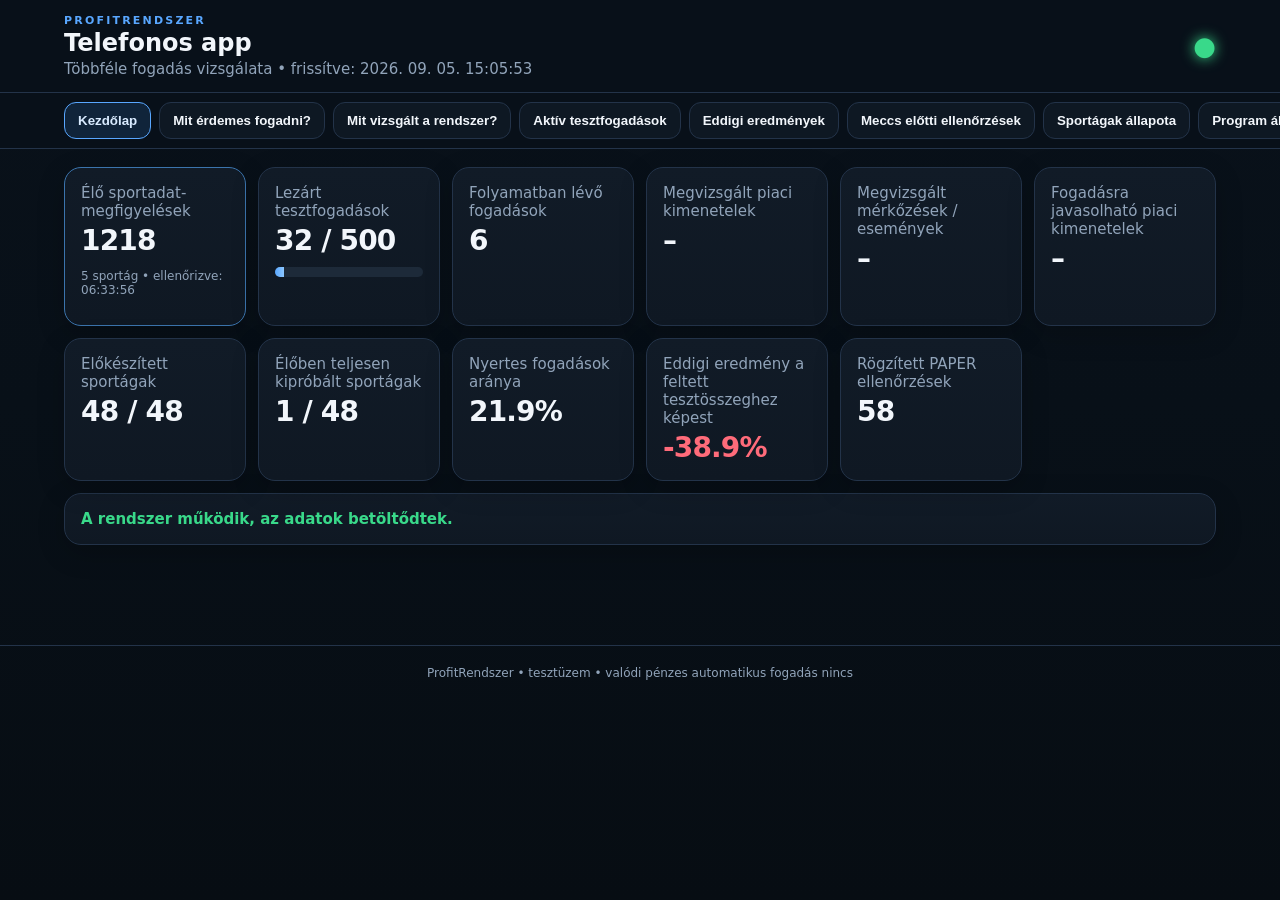
==== commit cf90c4a6: "PWA gyorsítótár kényszerfrissítés v14" ====
--- a/mobil.html
+++ b/mobil.html
@@ -1,5 +1,5 @@
 <!doctype html>
-<html lang="hu"><head><meta charset="utf-8"><meta name="viewport" content="width=device-width,initial-scale=1,viewport-fit=cover"><meta name="theme-color" content="#0b1017"><meta name="apple-mobile-web-app-capable" content="yes"><meta name="apple-mobile-web-app-status-bar-style" content="black-translucent"><meta name="apple-mobile-web-app-title" content="ProfitRendszer"><title>ProfitRendszer</title><link rel="manifest" href="manifest.webmanifest"><link rel="stylesheet" href="style.css?v=9"></head><body>
+<html lang="hu"><head><meta charset="utf-8"><meta name="viewport" content="width=device-width,initial-scale=1,viewport-fit=cover"><meta name="theme-color" content="#0b1017"><meta name="apple-mobile-web-app-capable" content="yes"><meta name="apple-mobile-web-app-status-bar-style" content="black-translucent"><meta name="apple-mobile-web-app-title" content="ProfitRendszer"><title>ProfitRendszer</title><link rel="manifest" href="manifest.webmanifest?v=14"><link rel="stylesheet" href="style.css?v=14"></head><body>
 <header class="topbar"><div><div class="eyebrow">PROFITRENDSZER</div><h1>Telefonos app</h1><div class="muted">Többféle fogadás vizsgálata • <span id="frissites">adatok betöltése…</span></div></div><div id="rendszerjelzo" class="statusdot">●</div></header>
 <nav class="tabs"><button class="active" data-tab="attekintes">Kezdőlap</button><button data-tab="ajanlasok">Mit érdemes fogadni?</button><button data-tab="piacok">Mit vizsgált a rendszer?</button><button data-tab="mai">Aktív tesztfogadások</button><button data-tab="eredmeny">Eddigi eredmények</button><button data-tab="ido">Meccs előtti ellenőrzések</button><button data-tab="sportok">Sportágak állapota</button><button data-tab="rendszer">Program állapota</button></nav><main>
 <section class="hero active" id="attekintes"><div class="grid stats"><div class="card accent"><div class="muted">Élő sportadat-megfigyelések</div><div class="value" id="eloadatdb">–</div><p class="muted mini" id="eloadatido">élő adatok betöltése…</p></div><div class="card"><div class="muted">Lezárt tesztfogadások</div><div class="value" id="minta">0 / 500</div><div class="bar"><i id="bar" style="width:0%"></i></div></div><div class="card"><div class="muted">Folyamatban lévő fogadások</div><div class="value" id="nyitott">0</div></div><div class="card"><div class="muted">Megvizsgált piaci kimenetelek</div><div class="value" id="piacdb">–</div></div><div class="card"><div class="muted">Megvizsgált mérkőzések / események</div><div class="value" id="esemenydb">–</div></div><div class="card"><div class="muted">Fogadásra javasolható piaci kimenetelek</div><div class="value" id="ajanlhatoDb">–</div></div><div class="card"><div class="muted">Előkészített sportágak</div><div class="value" id="sport48">48 / 48</div></div><div class="card"><div class="muted">Élőben teljesen kipróbált sportágak</div><div class="value" id="sportelo">0 / 48</div></div><div class="card"><div class="muted">Nyertes fogadások aránya</div><div class="value" id="talalat">–</div></div><div class="card"><div class="muted">Eddigi eredmény a feltett tesztösszeghez képest</div><div class="value" id="penz">–</div></div><div class="card"><div class="muted">Rögzített PAPER ellenőrzések</div><div class="value" id="meresdb">0</div></div></div><div class="card notice" id="foallapot">Adatok betöltése…</div></section>
@@ -9,4 +9,4 @@
 <section id="eredmeny"><div class="grid"><div class="card"><div class="muted">Nyertes</div><div class="value ok" id="nyert">0</div></div><div class="card"><div class="muted">Vesztes</div><div class="value bad" id="vesztett">0</div></div><div class="card"><div class="muted">Lezárt</div><div class="value" id="lezart">0</div></div><div class="card"><div class="muted">Még szükséges az 500-hoz</div><div class="value" id="hatra">500</div></div></div><div class="card spaced"><h2>500 fogadásos próba</h2><p class="muted" id="validacio"></p></div><div class="card spaced"><h2>Lezárt tesztfogadások</h2><div id="lezartlista"></div></div></section>
 <section id="ido"><div class="card"><h2>Meccs előtti ellenőrzések</h2><div class="timeline" id="timeline"></div><p class="muted mini" id="meresosszefoglalo"></p><div id="mereslista"></div></div></section>
 <section id="sportok"><div class="card"><h2>Sportágak állapota</h2><div id="sportosszefoglalo" class="grid"></div><div id="sportlista48"></div></div></section>
-<section id="rendszer"><div class="grid"><div class="card"><h2>Program állapota</h2><div class="value ok" id="statusz">BETÖLTÉS</div><p class="muted" id="megjegyzes"></p></div><div class="card"><h2>A próbában már szereplő sportágak</h2><div class="value" id="sportdb">0</div><p class="muted" id="sportlista"></p></div><div class="card"><h2>Adatok ellenőrzése</h2><div class="value" id="integritas">–</div><p class="muted" id="integritasinfo">Ellenőrzés folyamatban.</p></div><div class="card"><h2>Adatok egyezése</h2><div class="value" id="szamlalo">–</div><p class="muted">A két független számlálás összehasonlítása.</p></div><div class="card"><h2>Műszerfal verzió</h2><div class="value ok">13</div><p class="muted">Öntanulás, kódjelzés és külön esemény/piaci-kimenetel számlálás.</p></div></div></section></main><footer>ProfitRendszer • tesztüzem • valódi pénzes automatikus fogadás nincs</footer><script src="app.js?v=9"></script><script src="markets.js?v=13"></script><script src="ui.js?v=13"></script></body></html>+<section id="rendszer"><div class="grid"><div class="card"><h2>Program állapota</h2><div class="value ok" id="statusz">BETÖLTÉS</div><p class="muted" id="megjegyzes"></p></div><div class="card"><h2>A próbában már szereplő sportágak</h2><div class="value" id="sportdb">0</div><p class="muted" id="sportlista"></p></div><div class="card"><h2>Adatok ellenőrzése</h2><div class="value" id="integritas">–</div><p class="muted" id="integritasinfo">Ellenőrzés folyamatban.</p></div><div class="card"><h2>Adatok egyezése</h2><div class="value" id="szamlalo">–</div><p class="muted">A két független számlálás összehasonlítása.</p></div><div class="card"><h2>Műszerfal verzió</h2><div class="value ok">14</div><p class="muted">Gyorsítótár-kényszerfrissítés és egységes kliensverzió.</p></div></div></section></main><footer>ProfitRendszer • tesztüzem • valódi pénzes automatikus fogadás nincs</footer><script src="app.js?v=14"></script><script src="markets.js?v=14"></script><script src="ui.js?v=14"></script></body></html>
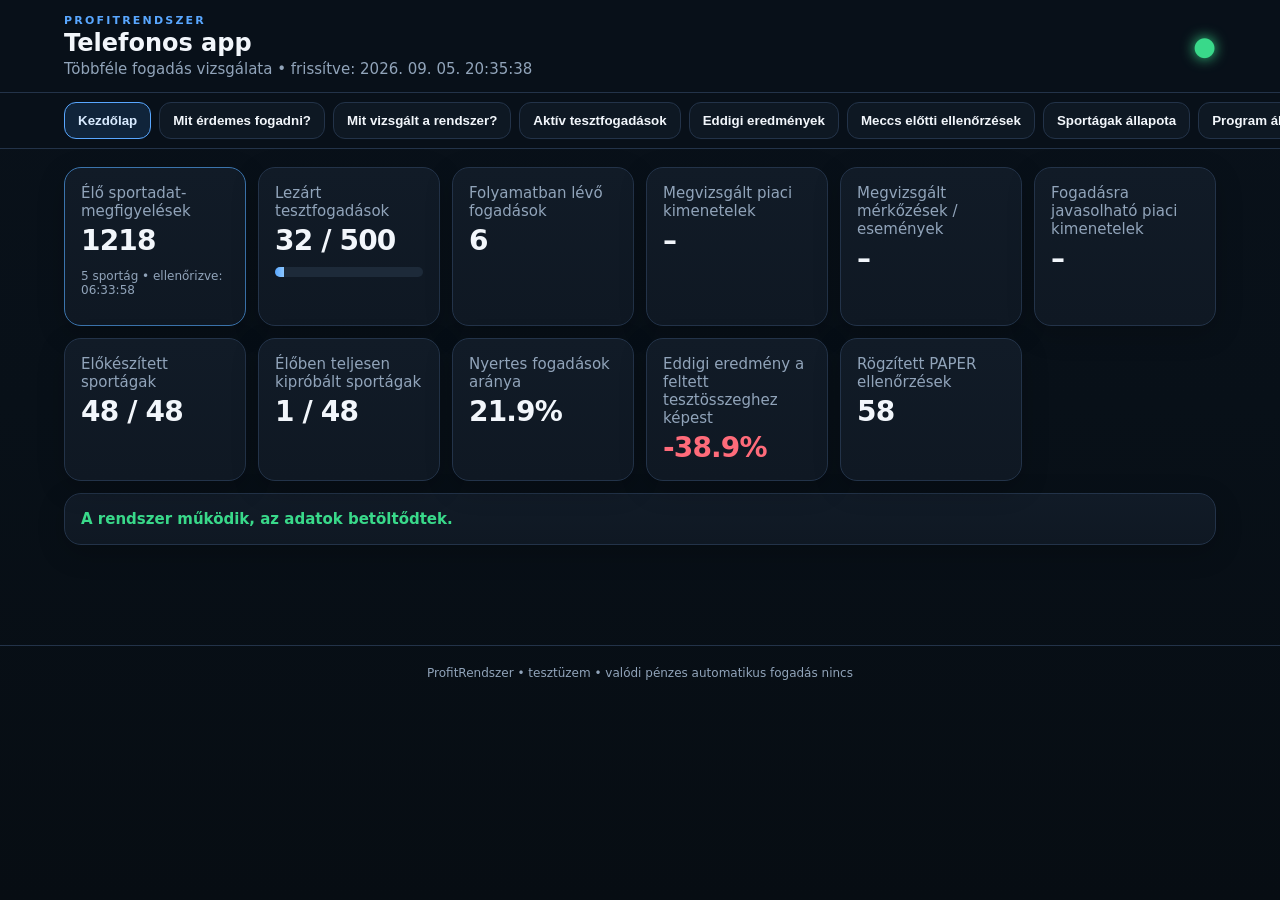
==== commit a435dcde: "Telefonos app visszanyitásakor azonnali frissítés és v15 kliens" ====
--- a/mobil.html
+++ b/mobil.html
@@ -1,5 +1,5 @@
 <!doctype html>
-<html lang="hu"><head><meta charset="utf-8"><meta name="viewport" content="width=device-width,initial-scale=1,viewport-fit=cover"><meta name="theme-color" content="#0b1017"><meta name="apple-mobile-web-app-capable" content="yes"><meta name="apple-mobile-web-app-status-bar-style" content="black-translucent"><meta name="apple-mobile-web-app-title" content="ProfitRendszer"><title>ProfitRendszer</title><link rel="manifest" href="manifest.webmanifest?v=14"><link rel="stylesheet" href="style.css?v=14"></head><body>
+<html lang="hu"><head><meta charset="utf-8"><meta name="viewport" content="width=device-width,initial-scale=1,viewport-fit=cover"><meta name="theme-color" content="#0b1017"><meta name="apple-mobile-web-app-capable" content="yes"><meta name="apple-mobile-web-app-status-bar-style" content="black-translucent"><meta name="apple-mobile-web-app-title" content="ProfitRendszer"><title>ProfitRendszer</title><link rel="manifest" href="manifest.webmanifest?v=15"><link rel="stylesheet" href="style.css?v=15"></head><body>
 <header class="topbar"><div><div class="eyebrow">PROFITRENDSZER</div><h1>Telefonos app</h1><div class="muted">Többféle fogadás vizsgálata • <span id="frissites">adatok betöltése…</span></div></div><div id="rendszerjelzo" class="statusdot">●</div></header>
 <nav class="tabs"><button class="active" data-tab="attekintes">Kezdőlap</button><button data-tab="ajanlasok">Mit érdemes fogadni?</button><button data-tab="piacok">Mit vizsgált a rendszer?</button><button data-tab="mai">Aktív tesztfogadások</button><button data-tab="eredmeny">Eddigi eredmények</button><button data-tab="ido">Meccs előtti ellenőrzések</button><button data-tab="sportok">Sportágak állapota</button><button data-tab="rendszer">Program állapota</button></nav><main>
 <section class="hero active" id="attekintes"><div class="grid stats"><div class="card accent"><div class="muted">Élő sportadat-megfigyelések</div><div class="value" id="eloadatdb">–</div><p class="muted mini" id="eloadatido">élő adatok betöltése…</p></div><div class="card"><div class="muted">Lezárt tesztfogadások</div><div class="value" id="minta">0 / 500</div><div class="bar"><i id="bar" style="width:0%"></i></div></div><div class="card"><div class="muted">Folyamatban lévő fogadások</div><div class="value" id="nyitott">0</div></div><div class="card"><div class="muted">Megvizsgált piaci kimenetelek</div><div class="value" id="piacdb">–</div></div><div class="card"><div class="muted">Megvizsgált mérkőzések / események</div><div class="value" id="esemenydb">–</div></div><div class="card"><div class="muted">Fogadásra javasolható piaci kimenetelek</div><div class="value" id="ajanlhatoDb">–</div></div><div class="card"><div class="muted">Előkészített sportágak</div><div class="value" id="sport48">48 / 48</div></div><div class="card"><div class="muted">Élőben teljesen kipróbált sportágak</div><div class="value" id="sportelo">0 / 48</div></div><div class="card"><div class="muted">Nyertes fogadások aránya</div><div class="value" id="talalat">–</div></div><div class="card"><div class="muted">Eddigi eredmény a feltett tesztösszeghez képest</div><div class="value" id="penz">–</div></div><div class="card"><div class="muted">Rögzített PAPER ellenőrzések</div><div class="value" id="meresdb">0</div></div></div><div class="card notice" id="foallapot">Adatok betöltése…</div></section>
@@ -9,4 +9,4 @@
 <section id="eredmeny"><div class="grid"><div class="card"><div class="muted">Nyertes</div><div class="value ok" id="nyert">0</div></div><div class="card"><div class="muted">Vesztes</div><div class="value bad" id="vesztett">0</div></div><div class="card"><div class="muted">Lezárt</div><div class="value" id="lezart">0</div></div><div class="card"><div class="muted">Még szükséges az 500-hoz</div><div class="value" id="hatra">500</div></div></div><div class="card spaced"><h2>500 fogadásos próba</h2><p class="muted" id="validacio"></p></div><div class="card spaced"><h2>Lezárt tesztfogadások</h2><div id="lezartlista"></div></div></section>
 <section id="ido"><div class="card"><h2>Meccs előtti ellenőrzések</h2><div class="timeline" id="timeline"></div><p class="muted mini" id="meresosszefoglalo"></p><div id="mereslista"></div></div></section>
 <section id="sportok"><div class="card"><h2>Sportágak állapota</h2><div id="sportosszefoglalo" class="grid"></div><div id="sportlista48"></div></div></section>
-<section id="rendszer"><div class="grid"><div class="card"><h2>Program állapota</h2><div class="value ok" id="statusz">BETÖLTÉS</div><p class="muted" id="megjegyzes"></p></div><div class="card"><h2>A próbában már szereplő sportágak</h2><div class="value" id="sportdb">0</div><p class="muted" id="sportlista"></p></div><div class="card"><h2>Adatok ellenőrzése</h2><div class="value" id="integritas">–</div><p class="muted" id="integritasinfo">Ellenőrzés folyamatban.</p></div><div class="card"><h2>Adatok egyezése</h2><div class="value" id="szamlalo">–</div><p class="muted">A két független számlálás összehasonlítása.</p></div><div class="card"><h2>Műszerfal verzió</h2><div class="value ok">14</div><p class="muted">Gyorsítótár-kényszerfrissítés és egységes kliensverzió.</p></div></div></section></main><footer>ProfitRendszer • tesztüzem • valódi pénzes automatikus fogadás nincs</footer><script src="app.js?v=14"></script><script src="markets.js?v=14"></script><script src="ui.js?v=14"></script></body></html>+<section id="rendszer"><div class="grid"><div class="card"><h2>Program állapota</h2><div class="value ok" id="statusz">BETÖLTÉS</div><p class="muted" id="megjegyzes"></p></div><div class="card"><h2>A próbában már szereplő sportágak</h2><div class="value" id="sportdb">0</div><p class="muted" id="sportlista"></p></div><div class="card"><h2>Adatok ellenőrzése</h2><div class="value" id="integritas">–</div><p class="muted" id="integritasinfo">Ellenőrzés folyamatban.</p></div><div class="card"><h2>Adatok egyezése</h2><div class="value" id="szamlalo">–</div><p class="muted">A két független számlálás összehasonlítása.</p></div><div class="card"><h2>Műszerfal verzió</h2><div class="value ok">15</div><p class="muted">Mobilos visszatéréskori azonnali frissítés és kényszerített kliensverzió.</p></div></div></section></main><footer>ProfitRendszer • tesztüzem • valódi pénzes automatikus fogadás nincs</footer><script src="app.js?v=15"></script><script src="markets.js?v=15"></script><script src="ui.js?v=15"></script><script>document.addEventListener('visibilitychange',()=>{if(document.visibilityState==='visible'&&typeof load==='function')load()});window.addEventListener('pageshow',()=>{if(typeof load==='function')load()});</script></body></html>
